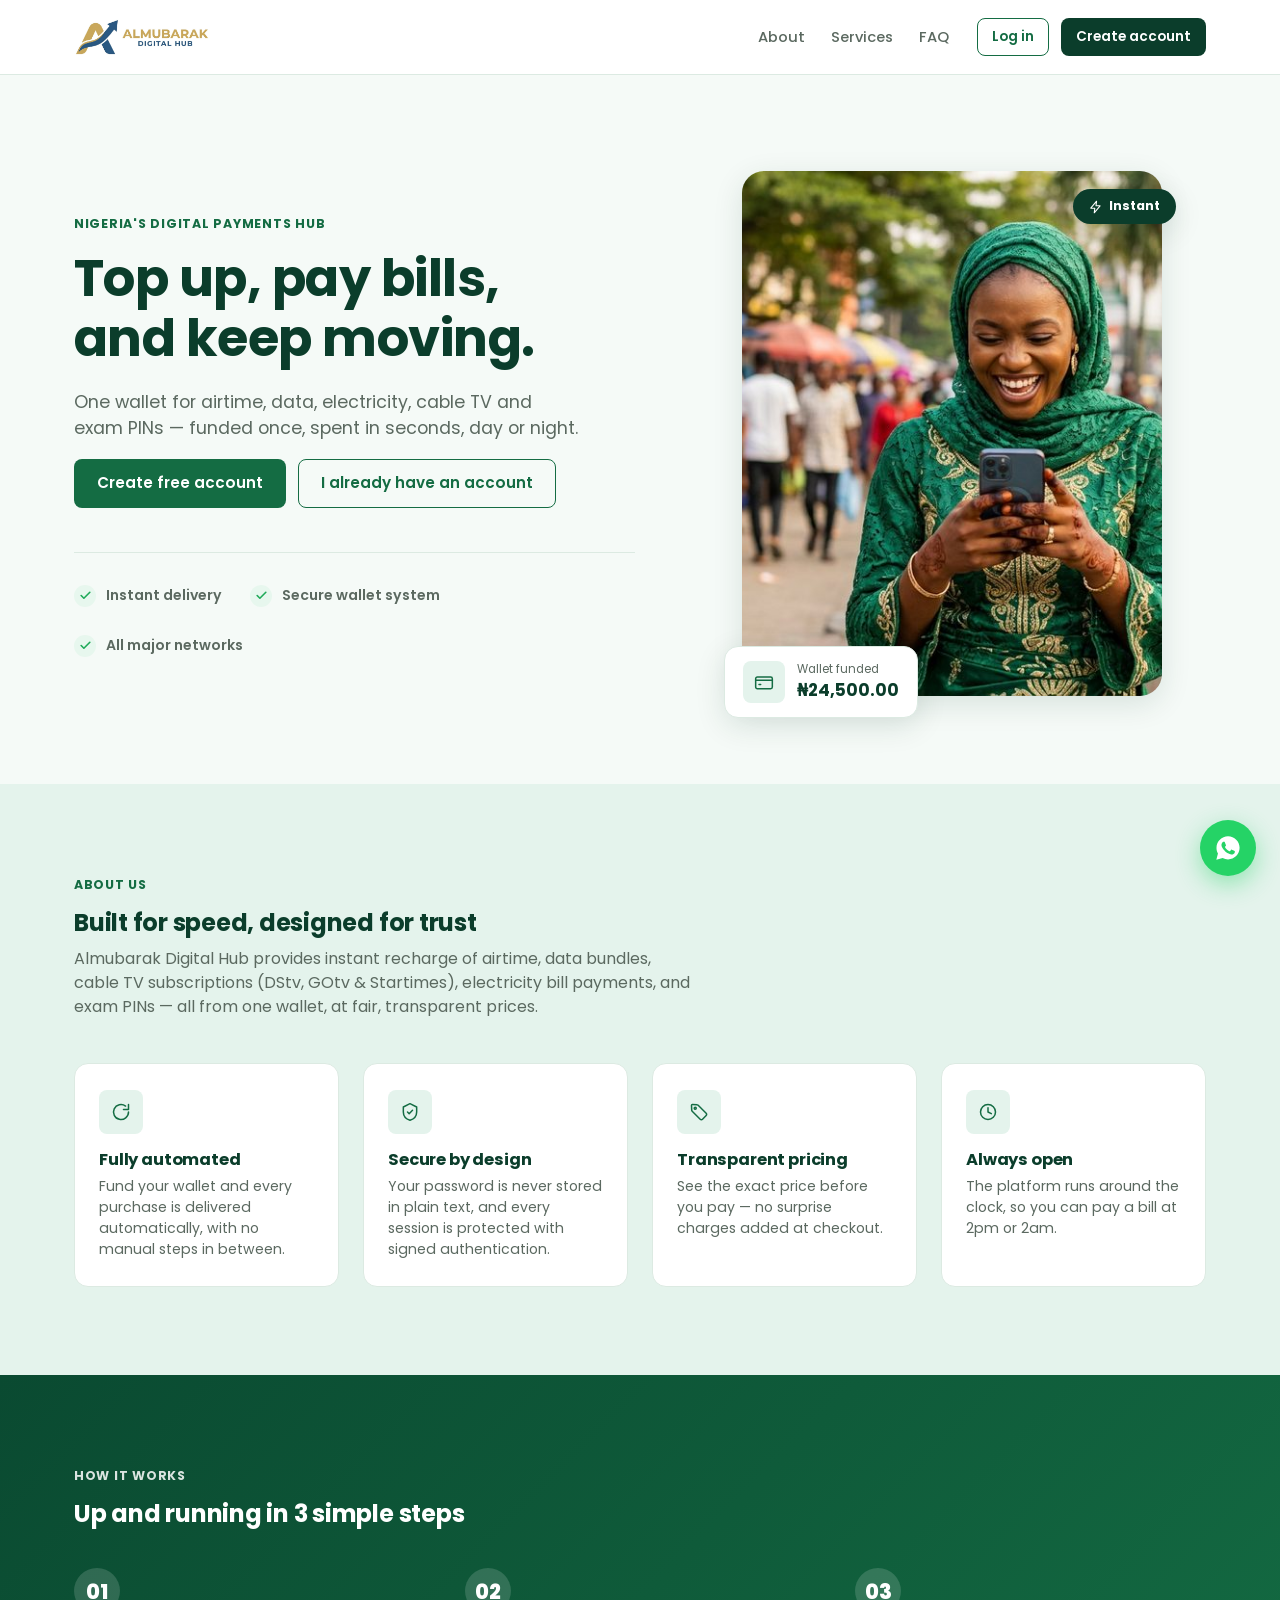
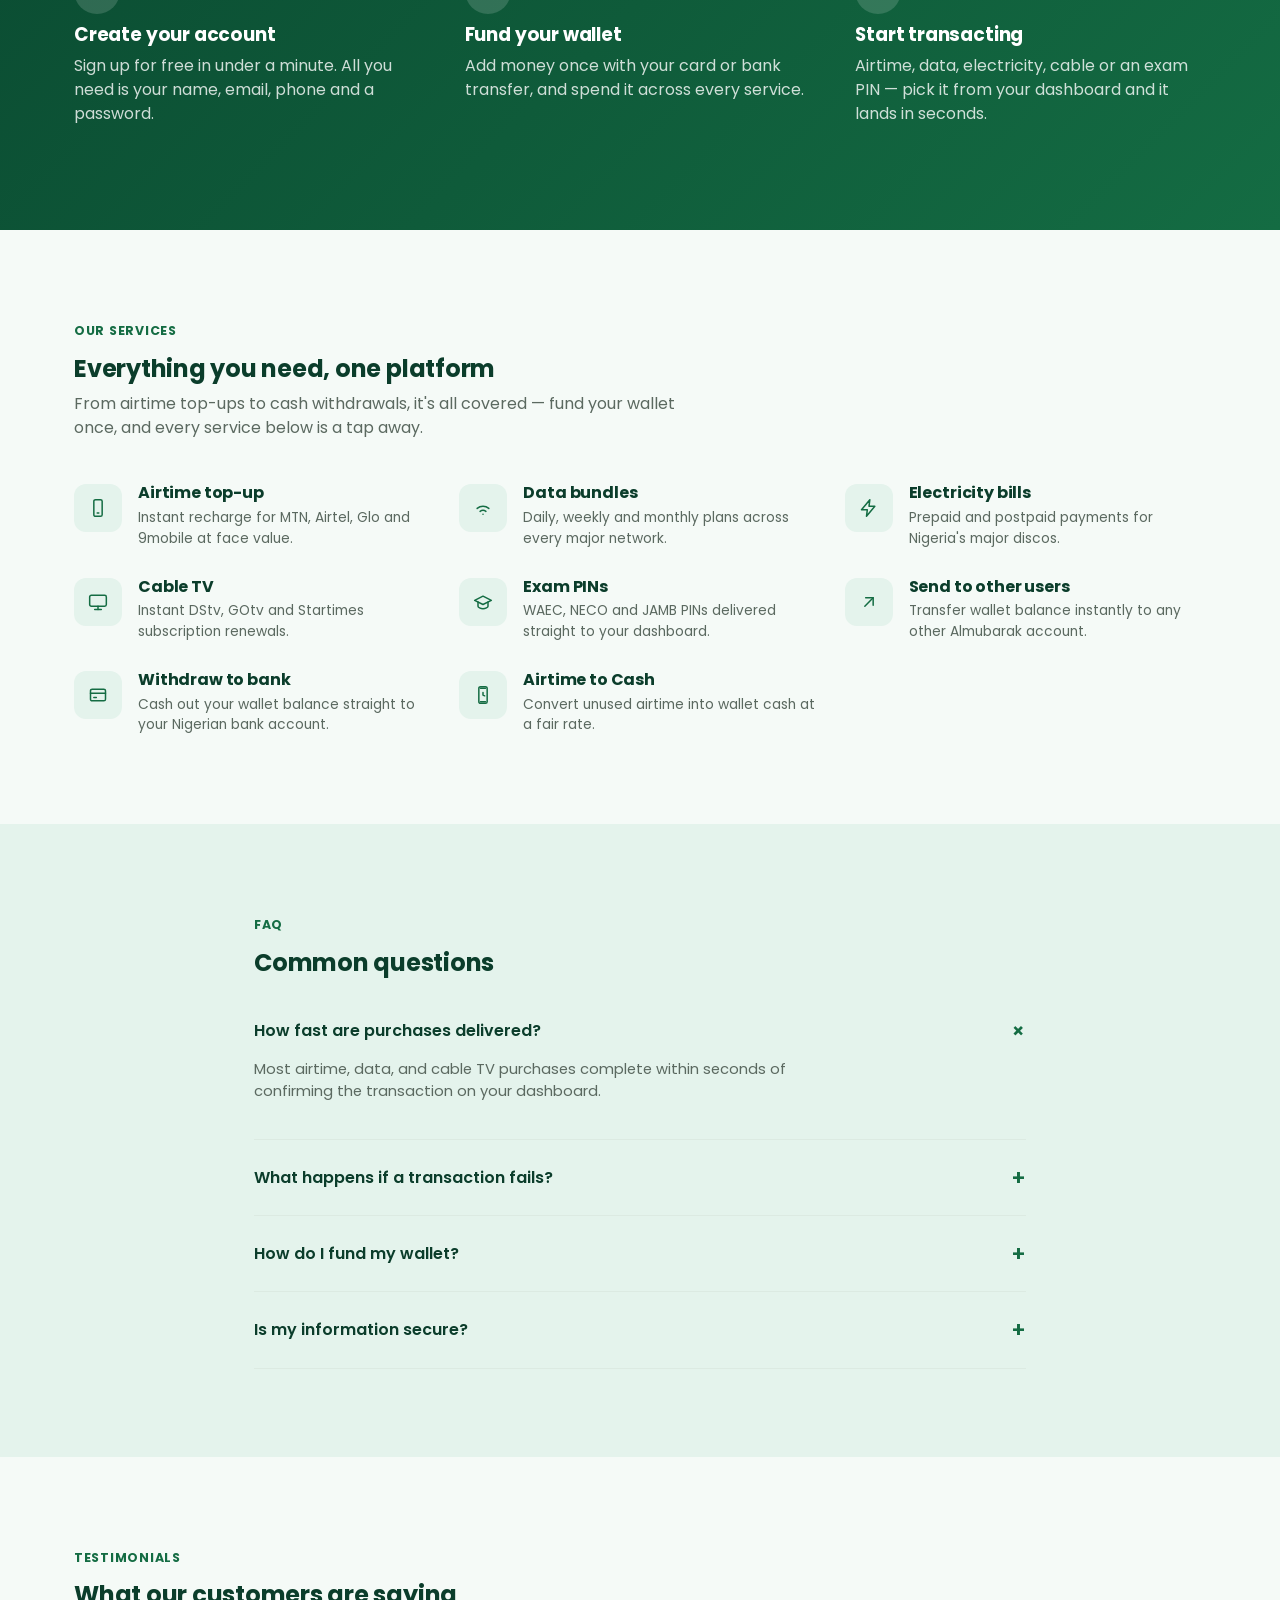
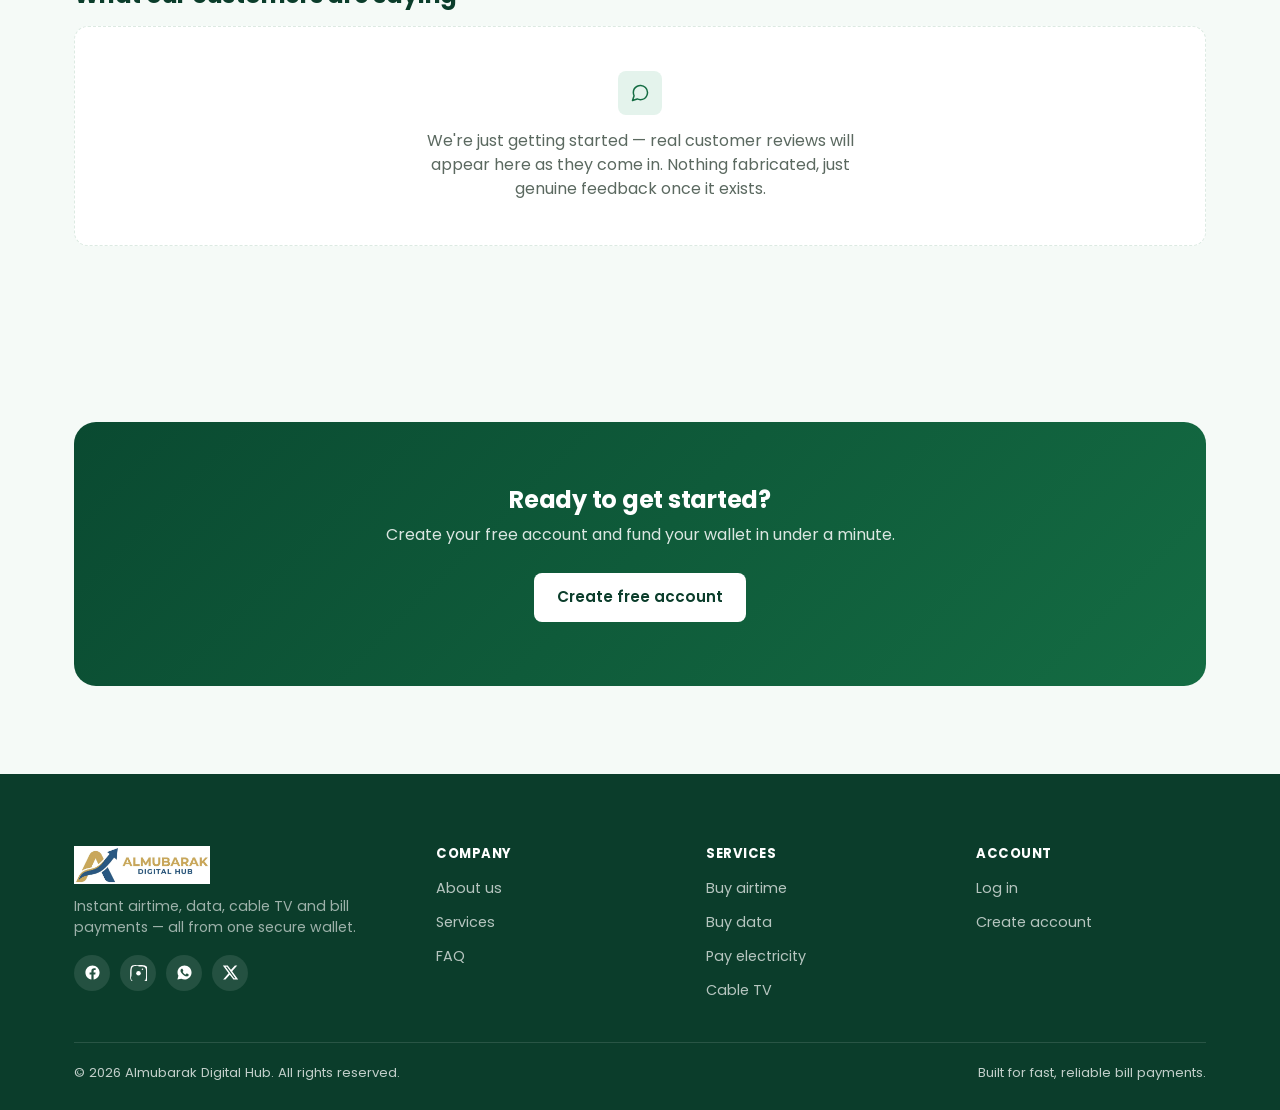
==== index.html @ b4184b0c "Add files via upload" ====
<!DOCTYPE html>
<html lang="en">
<head>
<meta charset="UTF-8" />
<meta name="viewport" content="width=device-width, initial-scale=1.0" />
<title>Almubarak Digital Hub — Airtime, Data, Bills & Cable TV, Instantly</title>
<meta name="description" content="Buy airtime, data, pay electricity and cable TV bills, and get exam PINs in seconds with Almubarak Digital Hub." />
<link rel="icon" type="image/png" href="assets/favicon.png" />
<link rel="preconnect" href="https://fonts.googleapis.com">
<link href="https://fonts.googleapis.com/css2?family=Poppins:wght@400;500;600;700;800&display=swap" rel="stylesheet">
<link rel="stylesheet" href="css/style.css" />
</head>
<body>

<header class="site-header">
  <div class="container">
    <a href="index.html" class="brand">
      <img class="header-logo" src="assets/logo-wide.png" alt="Almubarak Digital Hub logo" />
    </a>
    <nav class="nav-desktop">
      <div class="nav-links">
        <a href="index.html#about">About</a>
        <a href="index.html#services">Services</a>
        <a href="index.html#faq">FAQ</a>
      </div>
      <div class="nav-auth" id="nav-auth-guest">
        <a href="login.html" class="btn btn-ghost btn-sm">Log in</a>
        <a href="register.html" class="btn btn-primary btn-sm">Create account</a>
      </div>
      <div class="user-menu" id="nav-auth-user" style="display:none;">
        <button class="user-menu-trigger" id="user-menu-trigger">
          <span class="user-avatar-circle" id="user-avatar-initial">U</span>
          <svg class="icon" viewBox="0 0 24 24" style="width:14px;height:14px;"><polyline points="6 9 12 15 18 9"/></svg>
        </button>
        <div class="user-menu-dropdown" id="user-menu-dropdown">
          <a href="dashboard.html"><svg class="icon" viewBox="0 0 24 24"><rect x="3" y="3" width="7" height="9" rx="1"/><rect x="14" y="3" width="7" height="5" rx="1"/><rect x="14" y="12" width="7" height="9" rx="1"/><rect x="3" y="16" width="7" height="5" rx="1"/></svg>Dashboard</a>
          <button id="header-logout-btn"><svg class="icon" viewBox="0 0 24 24"><path d="M9 21H5a2 2 0 01-2-2V5a2 2 0 012-2h4"/><polyline points="16 17 21 12 16 7"/><line x1="21" y1="12" x2="9" y2="12"/></svg>Log out</button>
        </div>
      </div>
    </nav>
    <button class="hamburger-btn" id="hamburger-btn" aria-label="Open menu">
      <svg class="icon" viewBox="0 0 24 24" style="width:22px;height:22px;"><line x1="3" y1="6" x2="21" y2="6"/><line x1="3" y1="12" x2="21" y2="12"/><line x1="3" y1="18" x2="21" y2="18"/></svg>
    </button>
    <div class="mobile-menu-panel" id="mobile-menu-panel">
      <a href="index.html#about">About</a>
      <a href="index.html#services">Services</a>
      <a href="index.html#faq">FAQ</a>
      <div id="mobile-auth-guest" class="mobile-menu-ctas">
        <a href="login.html" class="btn btn-ghost">Log in</a>
        <a href="register.html" class="btn btn-primary">Create account</a>
      </div>
      <div id="mobile-auth-user" style="display:none;">
        <a href="dashboard.html"><svg class="icon" viewBox="0 0 24 24"><rect x="3" y="3" width="7" height="9" rx="1"/><rect x="14" y="3" width="7" height="5" rx="1"/><rect x="14" y="12" width="7" height="9" rx="1"/><rect x="3" y="16" width="7" height="5" rx="1"/></svg>Dashboard</a>
        <button id="mobile-logout-btn" style="border-bottom:none;"><svg class="icon" viewBox="0 0 24 24"><path d="M9 21H5a2 2 0 01-2-2V5a2 2 0 012-2h4"/><polyline points="16 17 21 12 16 7"/><line x1="21" y1="12" x2="9" y2="12"/></svg>Log out</button>
      </div>
    </div>
  </div>
</header>

<section class="hero">
  <div class="container">
    <div>
      <span class="eyebrow">Nigeria's Digital Payments Hub</span>
      <h1>Top up, pay bills, and keep moving.</h1>
      <p class="lede">One wallet for airtime, data, electricity, cable TV and exam PINs — funded once, spent in seconds, day or night.</p>
      <div class="hero-ctas">
        <a href="register.html" class="btn btn-accent">Create free account</a>
        <a href="login.html" class="btn btn-ghost">I already have an account</a>
      </div>
      <div class="trust-row">
        <div class="trust-item"><span class="check"><svg class="icon" viewBox="0 0 24 24"><polyline points="20 6 9 17 4 12"/></svg></span>Instant delivery</div>
        <div class="trust-item"><span class="check"><svg class="icon" viewBox="0 0 24 24"><polyline points="20 6 9 17 4 12"/></svg></span>Secure wallet system</div>
        <div class="trust-item"><span class="check"><svg class="icon" viewBox="0 0 24 24"><polyline points="20 6 9 17 4 12"/></svg></span>All major networks</div>
      </div>
    </div>
    <div class="hero-visual">
      <div class="hero-badge-top">
        <svg class="icon" viewBox="0 0 24 24" style="width:14px;height:14px;stroke:#fff;"><path d="M13 2 3 14h7l-1 8 10-12h-7l1-8z"/></svg>
        Instant
      </div>
      <img class="hero-photo" src="assets/hero-photo.jpg" alt="Smiling woman in traditional attire checking her phone at a busy street market" />
      <div class="hero-float-card">
        <div class="icon-chip">
          <svg class="icon" viewBox="0 0 24 24"><rect x="2" y="6" width="20" height="14" rx="2"/><path d="M2 10h20"/><path d="M6 15h2"/></svg>
        </div>
        <div>
          <div class="hero-float-label">Wallet funded</div>
          <div class="hero-float-amount">₦24,500.00</div>
        </div>
      </div>
    </div>
  </div>
</section>

<!-- ABOUT -->
<section class="section section-tint" id="about">
  <div class="container">
    <span class="eyebrow">About Us</span>
    <div class="section-head">
      <h2>Built for speed, designed for trust</h2>
      <p>Almubarak Digital Hub provides instant recharge of airtime, data bundles, cable TV subscriptions (DStv, GOtv &amp; Startimes), electricity bill payments, and exam PINs — all from one wallet, at fair, transparent prices.</p>
    </div>
    <div class="feature-grid">
      <div class="card feature-card">
        <div class="icon-chip"><svg class="icon" viewBox="0 0 24 24"><path d="M21 12a9 9 0 11-3.5-7.13"/><polyline points="21 3 21 9 15 9"/></svg></div>
        <h3>Fully automated</h3>
        <p>Fund your wallet and every purchase is delivered automatically, with no manual steps in between.</p>
      </div>
      <div class="card feature-card">
        <div class="icon-chip"><svg class="icon" viewBox="0 0 24 24"><path d="M12 2l8 4v6c0 5-3.5 8.5-8 10-4.5-1.5-8-5-8-10V6l8-4z"/><polyline points="9 12 11 14 15 10"/></svg></div>
        <h3>Secure by design</h3>
        <p>Your password is never stored in plain text, and every session is protected with signed authentication.</p>
      </div>
      <div class="card feature-card">
        <div class="icon-chip"><svg class="icon" viewBox="0 0 24 24"><path d="M20.59 13.41 11 3.83A2 2 0 009.59 3.24L4 3a1 1 0 00-1 1l.24 5.59a2 2 0 00.58 1.41l9.59 9.59a2 2 0 002.83 0l4.35-4.35a2 2 0 000-2.83z"/><circle cx="7.5" cy="7.5" r="1.2"/></svg></div>
        <h3>Transparent pricing</h3>
        <p>See the exact price before you pay — no surprise charges added at checkout.</p>
      </div>
      <div class="card feature-card">
        <div class="icon-chip"><svg class="icon" viewBox="0 0 24 24"><circle cx="12" cy="12" r="9"/><polyline points="12 7 12 12 16 14"/></svg></div>
        <h3>Always open</h3>
        <p>The platform runs around the clock, so you can pay a bill at 2pm or 2am.</p>
      </div>
    </div>
  </div>
</section>

<!-- HOW IT WORKS -->
<section class="section section-green" id="how-it-works">
  <div class="container">
    <span class="eyebrow">How It Works</span>
    <div class="section-head"><h2>Up and running in 3 simple steps</h2></div>
    <div class="steps">
      <div>
        <div class="step-num">01</div>
        <h3>Create your account</h3>
        <p>Sign up for free in under a minute. All you need is your name, email, phone and a password.</p>
      </div>
      <div>
        <div class="step-num">02</div>
        <h3>Fund your wallet</h3>
        <p>Add money once with your card or bank transfer, and spend it across every service.</p>
      </div>
      <div>
        <div class="step-num">03</div>
        <h3>Start transacting</h3>
        <p>Airtime, data, electricity, cable or an exam PIN — pick it from your dashboard and it lands in seconds.</p>
      </div>
    </div>
  </div>
</section>

<!-- SERVICES -->
<section class="section" id="services">
  <div class="container">
    <span class="eyebrow">Our Services</span>
    <div class="section-head">
      <h2>Everything you need, one platform</h2>
      <p>From airtime top-ups to cash withdrawals, it's all covered — fund your wallet once, and every service below is a tap away.</p>
    </div>
    <div class="service-grid">
      <div class="service-card">
        <div class="icon-chip"><svg class="icon" viewBox="0 0 24 24"><rect x="7" y="2" width="10" height="20" rx="2"/><line x1="11" y1="18" x2="13" y2="18"/></svg></div>
        <div><h3>Airtime top-up</h3><p>Instant recharge for MTN, Airtel, Glo and 9mobile at face value.</p></div>
      </div>
      <div class="service-card">
        <div class="icon-chip"><svg class="icon" viewBox="0 0 24 24"><path d="M5 12.5a11 11 0 0114 0"/><path d="M8.5 16a6 6 0 017 0"/><line x1="12" y1="19.5" x2="12" y2="19.51"/></svg></div>
        <div><h3>Data bundles</h3><p>Daily, weekly and monthly plans across every major network.</p></div>
      </div>
      <div class="service-card">
        <div class="icon-chip"><svg class="icon" viewBox="0 0 24 24"><path d="M13 2 3 14h7l-1 8 10-12h-7l1-8z"/></svg></div>
        <div><h3>Electricity bills</h3><p>Prepaid and postpaid payments for Nigeria's major discos.</p></div>
      </div>
      <div class="service-card">
        <div class="icon-chip"><svg class="icon" viewBox="0 0 24 24"><rect x="2" y="4" width="20" height="13" rx="2"/><line x1="8" y1="21" x2="16" y2="21"/><line x1="12" y1="17" x2="12" y2="21"/></svg></div>
        <div><h3>Cable TV</h3><p>Instant DStv, GOtv and Startimes subscription renewals.</p></div>
      </div>
      <div class="service-card">
        <div class="icon-chip"><svg class="icon" viewBox="0 0 24 24"><path d="M22 10 12 5 2 10l10 5 10-5z"/><path d="M6 12v5c0 1.5 3 3 6 3s6-1.5 6-3v-5"/></svg></div>
        <div><h3>Exam PINs</h3><p>WAEC, NECO and JAMB PINs delivered straight to your dashboard.</p></div>
      </div>
      <div class="service-card">
        <div class="icon-chip"><svg class="icon" viewBox="0 0 24 24"><line x1="17" y1="7" x2="7" y2="17"/><polyline points="8 7 17 7 17 16"/></svg></div>
        <div><h3>Send to other users</h3><p>Transfer wallet balance instantly to any other Almubarak account.</p></div>
      </div>
      <div class="service-card">
        <div class="icon-chip"><svg class="icon" viewBox="0 0 24 24"><rect x="3" y="5" width="18" height="14" rx="2"/><line x1="3" y1="10" x2="21" y2="10"/><line x1="7" y1="15" x2="10" y2="15"/></svg></div>
        <div><h3>Withdraw to bank</h3><p>Cash out your wallet balance straight to your Nigerian bank account.</p></div>
      </div>
      <div class="service-card">
        <div class="icon-chip"><svg class="icon" viewBox="0 0 24 24"><rect x="7" y="2" width="10" height="20" rx="2"/><path d="M9 20h6"/><path d="M9 4h6"/><path d="M12 9v3l2 1"/></svg></div>
        <div><h3>Airtime to Cash</h3><p>Convert unused airtime into wallet cash at a fair rate.</p></div>
      </div>
    </div>
  </div>
</section>

<!-- FAQ -->
<section class="section section-tint" id="faq">
  <div class="container" style="max-width:820px;">
    <span class="eyebrow">FAQ</span>
    <div class="section-head"><h2>Common questions</h2></div>
    <details class="faq-item" open>
      <summary>How fast are purchases delivered?</summary>
      <p>Most airtime, data, and cable TV purchases complete within seconds of confirming the transaction on your dashboard.</p>
    </details>
    <details class="faq-item">
      <summary>What happens if a transaction fails?</summary>
      <p>If a purchase fails at any point, your wallet is automatically refunded — you're never charged for a failed delivery.</p>
    </details>
    <details class="faq-item">
      <summary>How do I fund my wallet?</summary>
      <p>From your dashboard, go to "Fund wallet", enter an amount, and complete payment via your preferred channel.</p>
    </details>
    <details class="faq-item">
      <summary>Is my information secure?</summary>
      <p>Passwords are encrypted, and every request to your account is authenticated — your details are never shared with third parties.</p>
    </details>
  </div>
</section>

<!-- TESTIMONIALS PLACEHOLDER -->
<section class="section" id="testimonials">
  <div class="container">
    <span class="eyebrow">Testimonials</span>
    <div class="section-head"><h2>What our customers are saying</h2></div>
    <div class="testimonial-placeholder">
      <div class="icon-chip" style="margin:0 auto 14px;"><svg class="icon" viewBox="0 0 24 24"><path d="M21 11.5a8.38 8.38 0 01-.9 3.8 8.5 8.5 0 01-7.6 4.7 8.38 8.38 0 01-3.8-.9L3 21l1.9-5.7a8.38 8.38 0 01-.9-3.8 8.5 8.5 0 014.7-7.6 8.38 8.38 0 013.8-.9h.5a8.48 8.48 0 018 8v.5z"/></svg></div>
      <p style="margin:0 auto; max-width:46ch;">We're just getting started — real customer reviews will appear here as they come in. Nothing fabricated, just genuine feedback once it exists.</p>
    </div>
  </div>
</section>

<!-- CTA -->
<section class="section">
  <div class="container">
    <div class="cta-band">
      <h2>Ready to get started?</h2>
      <p>Create your free account and fund your wallet in under a minute.</p>
      <div class="hero-ctas">
        <a href="register.html" class="btn btn-accent">Create free account</a>
      </div>
    </div>
  </div>
</section>

<footer class="site-footer-big">
  <div class="container">
    <div class="footer-grid">
      <div>
        <a href="index.html" class="brand">
          <img class="header-logo" src="assets/logo-wide.png" alt="Almubarak Digital Hub logo" />
        </a>
        <p>Instant airtime, data, cable TV and bill payments — all from one secure wallet.</p>
        <div class="social-links">
          <a href="https://facebook.com/almubaraktech" target="_blank" rel="noopener" aria-label="Facebook">
            <svg viewBox="0 0 24 24" fill="currentColor"><path d="M22 12.06C22 6.5 17.52 2 12 2S2 6.5 2 12.06c0 5.02 3.66 9.18 8.44 9.94v-7.03H7.9v-2.91h2.54V9.85c0-2.51 1.49-3.9 3.77-3.9 1.09 0 2.24.2 2.24.2v2.46h-1.26c-1.24 0-1.63.77-1.63 1.56v1.88h2.78l-.44 2.91h-2.34V22c4.78-.76 8.44-4.92 8.44-9.94z"/></svg>
          </a>
          <a href="https://instagram.com/almubaraktech" target="_blank" rel="noopener" aria-label="Instagram">
            <svg viewBox="0 0 24 24" fill="currentColor"><path d="M12 2.2c3.2 0 3.58.01 4.85.07 1.17.05 1.97.24 2.43.4a4.9 4.9 0 011.77 1.15 4.9 4.9 0 011.15 1.77c.16.46.35 1.26.4 2.43.06 1.27.07 1.65.07 4.85s-.01 3.58-.07 4.85c-.05 1.17-.24 1.97-.4 2.43a4.9 4.9 0 01-1.15 1.77 4.9 4.9 0 01-1.77 1.15c-.46.16-1.26.35-2.43.4-1.27.06-1.65.07-4.85.07s-3.58-.01-4.85-.07c-1.17-.05-1.97-.24-2.43-.4a4.9 4.9 0 01-1.77-1.15 4.9 4.9 0 01-1.15-1.77c-.16-.46-.35-1.26-.4-2.43C2.21 15.58 2.2 15.2 2.2 12s.01-3.58.07-4.85c.05-1.17.24-1.97.4-2.43a4.9 4.9 0 011.15-1.77A4.9 4.9 0 015.59 1.8c.46-.16 1.26-.35 2.43-.4C9.29 1.34 9.67 1.33 12 1.33zM12 0C8.74 0 8.33.01 7.05.07c-1.28.06-2.15.26-2.91.56a7.1 7.1 0 00-2.58 1.68A7.1 7.1 0 00.88 4.89c-.3.76-.5 1.63-.56 2.91C.26 9.08.25 9.49.25 12.75s.01 3.67.07 4.95c.06 1.28.26 2.15.56 2.91a7.1 7.1 0 001.68 2.58 7.1 7.1 0 002.58 1.68c.76.3 1.63.5 2.91.56 1.28.06 1.69.07 4.95.07s3.67-.01 4.95-.07c1.28-.06 2.15-.26 2.91-.56a7.1 7.1 0 002.58-1.68 7.1 7.1 0 001.68-2.58c.3-.76.5-1.63.56-2.91.06-1.28.07-1.69.07-4.95s-.01-3.67-.07-4.95c-.06-1.28-.26-2.15-.56-2.91a7.1 7.1 0 00-1.68-2.58A7.1 7.1 0 0019.86.63c-.76-.3-1.63-.5-2.91-.56C15.67.01 15.26 0 12 0z" transform="translate(0 1.25)"/><circle cx="12" cy="13" r="3.2"/><circle cx="17.6" cy="7.4" r="1.1"/></svg>
          </a>
          <a href="https://whatsapp.com/dl/" target="_blank" rel="noopener" aria-label="WhatsApp">
            <svg viewBox="0 0 24 24" fill="currentColor"><path d="M12.04 2C6.58 2 2.13 6.45 2.13 11.91c0 1.75.46 3.39 1.26 4.81L2 22l5.42-1.35a9.87 9.87 0 004.62 1.15h.01c5.46 0 9.9-4.45 9.9-9.91C21.95 6.45 17.5 2 12.04 2zm5.8 14.11c-.24.68-1.4 1.3-1.93 1.37-.5.07-1.12.1-1.8-.11-.42-.13-.95-.3-1.64-.6-2.88-1.24-4.76-4.15-4.9-4.34-.15-.19-1.17-1.56-1.17-2.98 0-1.42.74-2.11 1-2.4.26-.29.57-.36.76-.36.19 0 .38 0 .55.01.18.01.41-.07.64.49.24.58.81 2 .88 2.15.07.15.11.32.02.51-.09.19-.14.31-.27.48-.14.17-.29.38-.41.51-.14.14-.28.29-.12.57.16.28.72 1.19 1.55 1.93 1.06.95 1.96 1.24 2.24 1.38.28.14.44.12.6-.07.16-.19.7-.82.89-1.1.19-.28.37-.23.63-.14.26.09 1.66.79 1.94.93.28.14.47.21.53.33.07.12.07.68-.17 1.36z"/></svg>
          </a>
          <a href="https://x.com/almubaraktech" target="_blank" rel="noopener" aria-label="X">
            <svg viewBox="0 0 24 24" fill="currentColor"><path d="M18.24 2h3.3l-7.2 8.23L22.8 22h-6.64l-5.2-6.8L4.9 22H1.6l7.7-8.8L1.2 2h6.8l4.7 6.22L18.24 2zm-1.16 18h1.83L7.02 3.9H5.06L17.08 20z"/></svg>
          </a>
        </div>
      </div>
      <div>
        <h4>Company</h4>
        <ul>
          <li><a href="index.html#about">About us</a></li>
          <li><a href="index.html#services">Services</a></li>
          <li><a href="index.html#faq">FAQ</a></li>
        </ul>
      </div>
      <div>
        <h4>Services</h4>
        <ul>
          <li><a href="register.html">Buy airtime</a></li>
          <li><a href="register.html">Buy data</a></li>
          <li><a href="register.html">Pay electricity</a></li>
          <li><a href="register.html">Cable TV</a></li>
        </ul>
      </div>
      <div>
        <h4>Account</h4>
        <ul>
          <li><a href="login.html">Log in</a></li>
          <li><a href="register.html">Create account</a></li>
        </ul>
      </div>
    </div>
    <div class="footer-bottom">
      <span>© <span id="year"></span> Almubarak Digital Hub. All rights reserved.</span>
      <span>Built for fast, reliable bill payments.</span>
    </div>
  </div>
</footer>

<script src="js/config.js"></script>
<script src="js/api.js"></script>
<script>
  document.getElementById('year').textContent = new Date().getFullYear();

  // ---- Auth-aware header ----
  const user = Api.currentUser();
  if (Api.isLoggedIn() && user) {
    const initial = (user.fullName || 'U').trim().charAt(0).toUpperCase();
    document.getElementById('nav-auth-guest').style.display = 'none';
    document.getElementById('nav-auth-user').style.display = 'flex';
    document.getElementById('user-avatar-initial').textContent = initial;
    document.getElementById('mobile-auth-guest').style.display = 'none';
    document.getElementById('mobile-auth-user').style.display = 'block';
  }

  function doLogout() {
    showLoader();
    Api.clearSession();
    location.href = 'index.html';
  }
  document.getElementById('header-logout-btn').addEventListener('click', doLogout);
  document.getElementById('mobile-logout-btn').addEventListener('click', doLogout);

  // ---- User dropdown ----
  const userTrigger = document.getElementById('user-menu-trigger');
  const userDropdown = document.getElementById('user-menu-dropdown');
  userTrigger.addEventListener('click', (e) => {
    e.stopPropagation();
    userDropdown.classList.toggle('open');
  });
  document.addEventListener('click', () => userDropdown.classList.remove('open'));

  // ---- Mobile hamburger menu ----
  const hamburgerBtn = document.getElementById('hamburger-btn');
  const mobileMenu = document.getElementById('mobile-menu-panel');
  hamburgerBtn.addEventListener('click', () => {
    mobileMenu.classList.toggle('open');
  });
</script>
<a href="https://wa.me/2349045852890?text=Hi%2C%20I%20need%20help%20with%20my%20Almubarak%20Digital%20Hub%20account" target="_blank" rel="noopener" class="whatsapp-float-btn" aria-label="Chat with us on WhatsApp">
  <svg viewBox="0 0 24 24" fill="currentColor"><path d="M12.04 2C6.58 2 2.13 6.45 2.13 11.91c0 1.75.46 3.39 1.26 4.81L2 22l5.42-1.35a9.87 9.87 0 004.62 1.15h.01c5.46 0 9.9-4.45 9.9-9.91C21.95 6.45 17.5 2 12.04 2zm5.8 14.11c-.24.68-1.4 1.3-1.93 1.37-.5.07-1.12.1-1.8-.11-.42-.13-.95-.3-1.64-.6-2.88-1.24-4.76-4.15-4.9-4.34-.15-.19-1.17-1.56-1.17-2.98 0-1.42.74-2.11 1-2.4.26-.29.57-.36.76-.36.19 0 .38 0 .55.01.18.01.41-.07.64.49.24.58.81 2 .88 2.15.07.15.11.32.02.51-.09.19-.14.31-.27.48-.14.17-.29.38-.41.51-.14.14-.28.29-.12.57.16.28.72 1.19 1.55 1.93 1.06.95 1.96 1.24 2.24 1.38.28.14.44.12.6-.07.16-.19.7-.82.89-1.1.19-.28.37-.23.63-.14.26.09 1.66.79 1.94.93.28.14.47.21.53.33.07.12.07.68-.17 1.36z"/></svg>
</a>
</body>
</html>
---- css/style.css ----
/* ============================================================
   Almubarak Digital Hub — design tokens
   Palette: dark green + white, with a restrained gold echo
   from the logo used only for the tiniest highlight details.
   Type: Poppins throughout (bold for display, regular for body).
   ============================================================ */

:root {
  --ink: #0B3D2B;           /* deep green — headings, dark panels */
  --brand: #146C43;         /* primary green — buttons, links, icons */
  --brand-deep: #0A4A31;    /* darker green — hover states, gradients */
  --brand-tint: #E4F3EC;    /* pale green — icon chip backgrounds */
  --paper: #F5FAF7;         /* app background, faint green cast */
  --paper-raised: #FFFFFF;  /* cards, inputs */
  --line: #DCEAE2;
  --text: #142720;
  --text-muted: #5B6960;
  --accent: #146C43;        /* alias so accent-styled elements read as brand green */
  --accent-deep: #0A4A31;
  --accent-ink: #FFFFFF;
  --success: #1FAA59;
  --success-bg: #E7F7EE;
  --danger: #E5484D;
  --danger-bg: #FDEBEC;
  --radius-sm: 8px;
  --radius-md: 14px;
  --radius-lg: 22px;
  --shadow: 0 8px 30px rgba(11, 61, 43, 0.12);
  --font-display: 'Poppins', 'Segoe UI', sans-serif;
  --font-body: 'Poppins', 'Segoe UI', sans-serif;
}

* { box-sizing: border-box; }

html, body {
  margin: 0;
  padding: 0;
  background: var(--paper);
  color: var(--text);
  font-family: var(--font-body);
  line-height: 1.5;
  -webkit-font-smoothing: antialiased;
}

h1, h2, h3, h4, .display {
  font-family: var(--font-display);
  font-weight: 700;
  color: var(--ink);
  margin: 0 0 0.4em 0;
  line-height: 1.18;
  letter-spacing: -0.01em;
}

p { margin: 0 0 1em 0; color: var(--text-muted); max-width: 62ch; }

a { color: inherit; }

button, input, select { font-family: inherit; font-size: inherit; }

img, svg { display: block; max-width: 100%; }

.icon { width: 20px; height: 20px; stroke: currentColor; fill: none; stroke-width: 1.8; stroke-linecap: round; stroke-linejoin: round; flex-shrink: 0; }

:focus-visible {
  outline: 2px solid var(--ink);
  outline-offset: 2px;
}

.container {
  width: 100%;
  max-width: 1180px;
  margin: 0 auto;
  padding: 0 24px;
}

/* ---- Buttons ---- */
.btn {
  display: inline-flex;
  align-items: center;
  justify-content: center;
  gap: 8px;
  padding: 12px 22px;
  border-radius: var(--radius-sm);
  border: 1px solid transparent;
  font-weight: 600;
  font-size: 0.95rem;
  cursor: pointer;
  text-decoration: none;
  transition: transform 0.12s ease, box-shadow 0.12s ease;
}
.btn:active { transform: translateY(1px); }

.btn-primary { background: var(--ink); color: #fff; }
.btn-primary:hover { box-shadow: 0 6px 18px rgba(11, 61, 43, 0.3); }

.btn-accent { background: var(--brand); color: #fff; }
.btn-accent:hover { box-shadow: 0 6px 18px rgba(20, 108, 67, 0.35); }

.btn-ghost { background: transparent; color: var(--brand); border-color: var(--brand); }
.btn-ghost:hover { background: var(--brand-tint); }

.btn-danger { background: var(--danger-bg); color: var(--danger); }

.btn-block { width: 100%; }
.btn-sm { padding: 8px 14px; font-size: 0.85rem; }
.btn:disabled { opacity: 0.55; cursor: not-allowed; }

/* ---- Forms ---- */
.field { margin-bottom: 18px; }
.field label {
  display: block;
  font-size: 0.85rem;
  font-weight: 600;
  color: var(--ink);
  margin-bottom: 6px;
}
.field input,
.field select {
  width: 100%;
  padding: 12px 14px;
  border-radius: var(--radius-sm);
  border: 1px solid var(--line);
  background: var(--paper-raised);
  color: var(--text);
}
.field input:focus, .field select:focus { border-color: var(--brand); }
.field-hint { font-size: 0.78rem; color: var(--text-muted); margin-top: 4px; }

/* ---- Cards ---- */
.card {
  background: var(--paper-raised);
  border-radius: var(--radius-md);
  border: 1px solid var(--line);
  padding: 24px;
}

.badge {
  display: inline-block;
  padding: 3px 10px;
  border-radius: 999px;
  font-size: 0.72rem;
  font-weight: 700;
  letter-spacing: 0.02em;
}
.badge-success { background: var(--success-bg); color: var(--success); }
.badge-danger { background: var(--danger-bg); color: var(--danger); }
.badge-neutral { background: #EDF3F0; color: var(--text-muted); }

.toast {
  position: fixed;
  bottom: 24px;
  right: 24px;
  z-index: 200;
  background: var(--ink);
  color: #fff;
  padding: 14px 20px;
  border-radius: var(--radius-sm);
  box-shadow: var(--shadow);
  max-width: 320px;
  font-size: 0.9rem;
}
.toast.error { background: var(--danger); }
.toast.success { background: var(--success); }

/* ---- Reusable icon chip ---- */
.icon-chip {
  display: flex; align-items: center; justify-content: center;
  border-radius: var(--radius-sm);
  background: var(--brand-tint);
  color: var(--brand);
  flex-shrink: 0;
}

/* ============================================================
   Marketing site (index.html)
   ============================================================ */
.site-header {
  padding: 18px 0;
  border-bottom: 1px solid var(--line);
  background: var(--paper-raised);
  position: sticky;
  top: 0;
  z-index: 50;
}
.site-header .container { display: flex; align-items: center; justify-content: space-between; gap: 20px; position: relative; }
.brand { display: flex; align-items: center; gap: 10px; font-family: var(--font-display); font-weight: 700; font-size: 1.15rem; color: var(--ink); text-decoration: none; flex-shrink: 0; }
.brand-mark { width: 34px; height: 34px; border-radius: 9px; object-fit: cover; flex-shrink: 0; }
.brand-mark-full { display: none; height: 34px; width: auto; border-radius: 6px; object-fit: contain; flex-shrink: 0; }
.header-logo { height: 38px; width: auto; object-fit: contain; display: block; }

@media (max-width: 640px) {
  .brand-text { display: none; }
  .brand-mark { display: none; }
  .brand-mark-full { display: block; }
  .header-logo { height: 30px; }
}

.nav-desktop { display: flex; align-items: center; gap: 28px; }
.nav-links { display: flex; align-items: center; gap: 26px; }
.nav-links a { text-decoration: none; color: var(--text-muted); font-weight: 500; font-size: 0.92rem; }
.nav-links a:hover { color: var(--ink); }
.nav-auth { display: flex; align-items: center; gap: 12px; }

.hamburger-btn {
  display: none;
  background: none; border: none; cursor: pointer;
  width: 40px; height: 40px; border-radius: var(--radius-sm);
  align-items: center; justify-content: center;
  color: var(--ink); flex-shrink: 0;
}
.hamburger-btn:hover { background: var(--brand-tint); }

.user-menu { position: relative; }
.user-menu-trigger {
  display: flex; align-items: center; gap: 6px;
  background: var(--brand-tint); border: none; cursor: pointer;
  padding: 6px 10px 6px 6px; border-radius: 999px;
}
.user-avatar-circle {
  width: 30px; height: 30px; border-radius: 50%;
  background: var(--brand); color: #fff;
  display: flex; align-items: center; justify-content: center;
  font-weight: 700; font-size: 0.85rem; flex-shrink: 0;
}
.user-menu-dropdown {
  position: absolute; right: 0; top: calc(100% + 10px);
  background: var(--paper-raised); border: 1px solid var(--line);
  border-radius: var(--radius-md); box-shadow: var(--shadow);
  min-width: 180px; padding: 8px; display: none; z-index: 60;
}
.user-menu-dropdown.open { display: block; }
.user-menu-dropdown a, .user-menu-dropdown button {
  display: flex; align-items: center; gap: 10px; width: 100%;
  padding: 10px 12px; border-radius: var(--radius-sm);
  background: none; border: none; text-align: left; cursor: pointer;
  font-size: 0.9rem; color: var(--text); text-decoration: none;
}
.user-menu-dropdown a:hover, .user-menu-dropdown button:hover { background: var(--brand-tint); }

.mobile-menu-panel {
  display: none;
  position: absolute; left: 0; right: 0; top: 100%;
  background: var(--paper-raised); border-bottom: 1px solid var(--line);
  box-shadow: var(--shadow); padding: 12px 24px 20px;
}
.mobile-menu-panel.open { display: block; }
.mobile-menu-panel a, .mobile-menu-panel button {
  display: flex; align-items: center; gap: 10px; width: 100%;
  padding: 13px 4px; border-bottom: 1px solid var(--line);
  background: none; border-left: none; border-right: none; border-top: none;
  text-align: left; font-size: 0.96rem; color: var(--text); text-decoration: none; cursor: pointer;
}
.mobile-menu-panel .mobile-menu-ctas { display: flex; gap: 10px; padding-top: 14px; }
.mobile-menu-panel .mobile-menu-ctas .btn { flex: 1; }

@media (max-width: 860px) {
  .nav-desktop { display: none; }
  .hamburger-btn { display: flex; }
}

.hero {
  padding: 96px 0 88px;
  background: var(--paper);
}
.hero .container {
  display: grid;
  grid-template-columns: 1.05fr 0.95fr;
  gap: 64px;
  align-items: center;
}
.hero h1 { font-size: clamp(2.2rem, 4vw, 3.4rem); max-width: 14ch; }
.hero .lede { font-size: 1.1rem; max-width: 46ch; }
.hero-ctas { display: flex; gap: 12px; margin-top: 8px; flex-wrap: wrap; }

.hero-visual { position: relative; max-width: 420px; margin: 0 auto; }
.hero-photo {
  width: 100%;
  aspect-ratio: 4 / 5;
  object-fit: cover;
  border-radius: var(--radius-lg);
  box-shadow: var(--shadow);
}
.hero-float-card {
  position: absolute;
  left: -18px;
  bottom: -22px;
  background: var(--paper-raised);
  border: 1px solid var(--line);
  border-radius: var(--radius-md);
  box-shadow: var(--shadow);
  padding: 14px 18px;
  display: flex;
  align-items: center;
  gap: 12px;
  max-width: 230px;
}
.hero-float-card .icon-chip { width: 42px; height: 42px; }
.hero-float-label { font-size: 0.72rem; color: var(--text-muted); }
.hero-float-amount { font-family: var(--font-display); font-weight: 700; color: var(--ink); font-size: 1.05rem; }

.hero-badge-top {
  position: absolute;
  top: 18px;
  right: -14px;
  background: var(--ink);
  color: #fff;
  border-radius: 999px;
  padding: 8px 16px;
  font-size: 0.78rem;
  font-weight: 700;
  display: flex;
  align-items: center;
  gap: 6px;
  box-shadow: var(--shadow);
}

.trust-row {
  display: flex; flex-wrap: wrap; gap: 28px; margin-top: 44px; padding-top: 32px; border-top: 1px solid var(--line);
}
.trust-item { display: flex; align-items: center; gap: 10px; font-size: 0.88rem; color: var(--text-muted); font-weight: 600; }
.trust-item .check {
  width: 22px; height: 22px; border-radius: 50%; background: var(--success-bg); color: var(--success);
  display: flex; align-items: center; justify-content: center; flex-shrink: 0;
}
.trust-item .check .icon { width: 13px; height: 13px; stroke-width: 3; }

.steps { display: grid; grid-template-columns: repeat(3, 1fr); gap: 40px; margin-top: 40px; }
.step-num { font-family: var(--font-display); font-size: 2rem; font-weight: 800; color: var(--brand); margin-bottom: 10px; }

@media (max-width: 860px) {
  .hero .container { grid-template-columns: 1fr; }
  .hero-visual { order: -1; margin-bottom: 12px; }
  .steps { grid-template-columns: 1fr; gap: 32px; }
}

/* ============================================================
   Auth pages (login/register)
   ============================================================ */
.auth-topbar {
  display: flex; align-items: center; justify-content: space-between;
  padding: 16px 24px; border-bottom: 1px solid var(--line); background: var(--paper-raised);
}
.home-float-btn {
  position: fixed; top: 20px; right: 20px; z-index: 200;
  width: 44px; height: 44px; border-radius: 50%;
  background: var(--paper-raised); border: 1px solid var(--line);
  display: flex; align-items: center; justify-content: center;
  color: var(--ink); box-shadow: var(--shadow); text-decoration: none;
}
.home-float-btn:hover { background: var(--brand-tint); border-color: var(--brand); }
.auth-shell {
  min-height: 100vh;
  display: grid;
  grid-template-columns: 1fr 1fr;
}
.auth-visual {
  position: relative;
  background-image: linear-gradient(160deg, rgba(10,46,34,0.92), rgba(11,61,43,0.88)), var(--auth-bg-image);
  background-size: cover;
  background-position: center;
  color: #fff;
  padding: 48px;
  display: flex;
  flex-direction: column;
  justify-content: space-between;
}
.auth-visual .quote { font-family: var(--font-display); font-weight: 600; font-size: 1.5rem; max-width: 22ch; }
.auth-visual .brand-mark { background: #fff; padding: 3px; }
.auth-visual .header-logo { background: #fff; padding: 8px 14px; border-radius: var(--radius-sm); height: 34px; }
.auth-form-side { display: flex; align-items: center; justify-content: center; padding: 24px; background: var(--paper-raised); }
.auth-box { width: 100%; max-width: 400px; }
.auth-box .switch-link { text-align: center; margin-top: 16px; font-size: 0.9rem; color: var(--text-muted); }

@media (max-width: 780px) {
  .auth-shell { grid-template-columns: 1fr; }
  .auth-visual { display: none; }
}

/* ============================================================
   App shell (dashboard.html / admin.html)
   ============================================================ */
.app-shell { display: flex; min-height: 100vh; }

.sidebar {
  width: 232px;
  background: var(--paper-raised);
  color: var(--ink);
  padding: 22px 16px;
  display: flex;
  flex-direction: column;
  gap: 4px;
  flex-shrink: 0;
  border-right: 1px solid var(--line);
}
.sidebar .brand { color: var(--ink); padding: 0 8px; margin-bottom: 20px; }

.sidebar-profile {
  display: flex; align-items: center; gap: 12px;
  padding: 12px 10px; margin-bottom: 14px;
  border-radius: var(--radius-md);
  background: var(--brand-tint);
}
.sidebar-profile .user-avatar-circle { width: 42px; height: 42px; font-size: 1.05rem; }
.sidebar-profile-text { min-width: 0; }
.sidebar-profile-name { font-weight: 700; color: var(--ink); font-size: 0.9rem; white-space: nowrap; overflow: hidden; text-overflow: ellipsis; }
.sidebar-profile-balance { font-family: var(--font-display); font-weight: 700; color: var(--brand); font-size: 0.85rem; margin-top: 2px; }
.nav-item {
  display: flex; align-items: center; gap: 10px;
  padding: 11px 12px; border-radius: var(--radius-sm);
  color: var(--text-muted); text-decoration: none; cursor: pointer;
  font-size: 0.92rem; font-weight: 500; border: none; background: none; width: 100%; text-align: left;
}
.nav-item .icon { width: 18px; height: 18px; }
.nav-item:hover { background: var(--brand-tint); color: var(--ink); }
.nav-item.active { background: var(--brand); color: #fff; font-weight: 700; }
.sidebar-footer { margin-top: auto; border-top: 1px solid var(--line); padding-top: 10px; }

.main-area { flex: 1; min-width: 0; }
.topbar {
  display: flex; align-items: center; justify-content: space-between;
  padding: 18px 32px; border-bottom: 1px solid var(--line); background: var(--paper-raised);
}
.wallet-pill {
  background: var(--brand-tint); border: 1px solid var(--line); border-radius: 999px;
  padding: 8px 16px; display: flex; align-items: center; gap: 10px; font-weight: 700; font-family: var(--font-display); color: var(--ink);
}
.wallet-pill .label { font-family: var(--font-body); font-weight: 500; font-size: 0.75rem; color: var(--text-muted); }

.topbar-profile { display: flex; align-items: center; gap: 12px; }
.topbar-profile .user-avatar-circle { width: 40px; height: 40px; font-size: 1rem; }
.topbar-profile-text { text-align: right; }
.topbar-profile-name { font-weight: 700; color: var(--ink); font-size: 0.88rem; }
.topbar-profile-balance { font-family: var(--font-display); font-weight: 700; color: var(--brand); font-size: 0.95rem; margin-top: 2px; }

.view-body { padding: 28px 32px; max-width: 980px; }
.view { display: none; }
.view.active { display: block; }

.grid-tiles { display: grid; grid-template-columns: repeat(auto-fill, minmax(150px, 1fr)); gap: 14px; margin: 20px 0 30px; }
.tile-btn {
  background: var(--paper-raised); border: 1px solid var(--line); border-radius: var(--radius-md);
  padding: 20px 14px; text-align: left; cursor: pointer; transition: border-color 0.12s;
}
.tile-btn:hover { border-color: var(--brand); }
.tile-icon { width: 40px; height: 40px; border-radius: 10px; margin-bottom: 12px; }
.tile-icon .icon { width: 20px; height: 20px; }
.tile-btn .tile-title { font-weight: 700; font-size: 0.95rem; color: var(--ink); }
.tile-btn .tile-sub { font-size: 0.78rem; color: var(--text-muted); }

table.tx-table { width: 100%; border-collapse: collapse; font-size: 0.88rem; }
table.tx-table th { text-align: left; color: var(--text-muted); font-weight: 600; font-size: 0.75rem; text-transform: uppercase; letter-spacing: 0.03em; padding: 10px 12px; border-bottom: 1px solid var(--line); }
table.tx-table td { padding: 12px; border-bottom: 1px solid var(--line); }
table.tx-table tr:last-child td { border-bottom: none; }

.form-card { max-width: 480px; }
.two-col { display: grid; grid-template-columns: 1fr 1fr; gap: 16px; }

.stat-grid { display: grid; grid-template-columns: repeat(auto-fit, minmax(180px, 1fr)); gap: 16px; margin-bottom: 28px; }
.stat-card .stat-label { font-size: 0.78rem; color: var(--text-muted); margin-bottom: 6px; }
.stat-card .stat-value { font-family: var(--font-display); font-weight: 700; font-size: 1.7rem; color: var(--ink); }

.empty-state { text-align: center; padding: 40px 20px; color: var(--text-muted); }

.mobile-appbar { display: none; }
.mobile-appbar .hamburger-btn { display: flex; }
.sidebar-backdrop { display: none; }

@media (max-width: 900px) {
  .app-shell { flex-direction: column; }

  .mobile-appbar {
    display: flex; align-items: center; justify-content: space-between; gap: 14px;
    padding: 14px 18px; background: var(--paper-raised);
    border-bottom: 1px solid var(--line);
    box-shadow: 0 2px 8px rgba(11,61,43,0.06);
    position: sticky; top: 0; z-index: 80;
  }
  .mobile-appbar .brand { font-size: 1.02rem; }
  .mobile-appbar .brand-mark { width: 28px; height: 28px; }

  .sidebar {
    position: fixed; top: 0; left: 0; height: 100%; width: 84%; max-width: 300px;
    transform: translateX(-100%);
    transition: transform 0.25s ease;
    z-index: 100;
    box-shadow: var(--shadow);
    overflow-y: auto;
  }
  .sidebar.open { transform: translateX(0); }
  .sidebar .brand { display: flex; }

  .sidebar-backdrop {
    display: block;
    position: fixed; inset: 0; background: rgba(11,23,17,0.5);
    opacity: 0; pointer-events: none; transition: opacity 0.2s ease;
    z-index: 99;
  }
  .sidebar-backdrop.open { opacity: 1; pointer-events: auto; }

  .topbar { display: none; }
  .sidebar-footer { margin-top: auto; }
  .view-body { padding: 18px; }
  .two-col { grid-template-columns: 1fr; }
  .grid-tiles { grid-template-columns: repeat(2, 1fr); }
}

/* ============================================================
   Expanded marketing sections
   ============================================================ */
.section { padding: 88px 0; }
.section-tint { background: var(--brand-tint); }
.section-green {
  background: linear-gradient(135deg, var(--brand-deep), var(--brand));
  color: rgba(255,255,255,0.92);
}
.section-green h2, .section-green h3 { color: #fff; }
.section-green p { color: rgba(255,255,255,0.8); }
.section-green .eyebrow { color: #fff; opacity: 0.85; }
.section-green .step-num { color: #fff; background: rgba(255,255,255,0.15); width: 46px; height: 46px; border-radius: 50%; display: flex; align-items: center; justify-content: center; font-size: 1.3rem; }
.section-head { max-width: 640px; margin-bottom: 16px; }
.eyebrow {
  display: inline-block; font-size: 0.78rem; font-weight: 700; letter-spacing: 0.06em;
  text-transform: uppercase; color: var(--brand); margin-bottom: 14px;
}

.feature-grid { display: grid; grid-template-columns: repeat(4, 1fr); gap: 24px; margin-top: 44px; }
.feature-card { padding: 26px 24px; }
.feature-card .icon-chip { width: 44px; height: 44px; margin-bottom: 16px; }
.feature-card h3 { font-size: 1.02rem; }
.feature-card p { font-size: 0.88rem; margin-bottom: 0; }

.service-grid { display: grid; grid-template-columns: repeat(3, 1fr); gap: 28px 24px; margin-top: 44px; }
.service-card { display: flex; gap: 16px; align-items: flex-start; }
.service-card .icon-chip { width: 48px; height: 48px; border-radius: 12px; }
.service-card h3 { font-size: 1rem; margin-bottom: 5px; }
.service-card p { font-size: 0.86rem; margin-bottom: 0; }

.faq-item { border-bottom: 1px solid var(--line); padding: 22px 0; }
.faq-item summary {
  cursor: pointer; font-family: var(--font-display); font-weight: 600; color: var(--ink);
  font-size: 1rem; list-style: none; display: flex; justify-content: space-between; align-items: center;
  gap: 16px;
}
.faq-item summary::-webkit-details-marker { display: none; }
.faq-item summary::after { content: '+'; font-size: 1.3rem; color: var(--brand); transition: transform 0.15s; flex-shrink: 0; }
.faq-item[open] summary::after { transform: rotate(45deg); }
.faq-item p { margin-top: 12px; font-size: 0.92rem; }

.testimonial-placeholder {
  border: 1.5px dashed var(--line); border-radius: var(--radius-md); padding: 44px 36px;
  text-align: center; color: var(--text-muted); background: var(--paper-raised);
}
.testimonial-placeholder .icon-chip { margin: 0 auto 16px; width: 44px; height: 44px; }

.cta-band {
  background: linear-gradient(135deg, var(--brand-deep), var(--brand));
  border-radius: var(--radius-lg);
  padding: 64px 40px;
  text-align: center;
  color: #fff;
}
.cta-band h2 { color: #fff; }
.cta-band p { color: rgba(255,255,255,0.85); margin: 0 auto 26px; }
.cta-band .hero-ctas { justify-content: center; }
.cta-band .btn-accent { background: #fff; color: var(--ink); }

.site-footer-big { background: var(--ink); color: rgba(255,255,255,0.75); padding: 72px 0 28px; margin-top: 0; }
.site-footer-big .footer-grid { display: grid; grid-template-columns: 1.4fr 1fr 1fr 1fr; gap: 40px; padding-bottom: 40px; }
.site-footer-big .brand { color: #fff; margin-bottom: 12px; }
.site-footer-big p { color: rgba(255,255,255,0.6); font-size: 0.88rem; }
.site-footer-big h4 { color: #fff; font-family: var(--font-body); font-size: 0.82rem; text-transform: uppercase; letter-spacing: 0.04em; margin-bottom: 14px; }
.site-footer-big ul { list-style: none; padding: 0; margin: 0; display: flex; flex-direction: column; gap: 10px; }
.site-footer-big a { color: rgba(255,255,255,0.7); text-decoration: none; font-size: 0.9rem; }
.site-footer-big a:hover { color: #fff; }
.site-footer-big .footer-bottom { border-top: 1px solid rgba(255,255,255,0.12); padding-top: 20px; display: flex; justify-content: space-between; flex-wrap: wrap; gap: 10px; font-size: 0.82rem; }

.social-links { display: flex; gap: 10px; margin-top: 16px; }
.social-links a {
  width: 36px; height: 36px; border-radius: 50%;
  background: rgba(255,255,255,0.1);
  display: flex; align-items: center; justify-content: center;
  color: #fff; transition: background 0.15s;
}
.social-links a:hover { background: var(--brand); }
.social-links svg { width: 17px; height: 17px; }

@media (max-width: 900px) {
  .feature-grid { grid-template-columns: 1fr 1fr; }
  .service-grid { grid-template-columns: 1fr; }
  .site-footer-big .footer-grid { grid-template-columns: 1fr 1fr; }
  .section { padding: 64px 0; }
  .hero { padding: 40px 0 56px; }
  .cta-band { padding: 48px 28px; }
}
@media (max-width: 560px) {
  .feature-grid { grid-template-columns: 1fr; }
  .site-footer-big .footer-grid { grid-template-columns: 1fr; }
  .section { padding: 52px 0; }
  .container { padding: 0 20px; }
  .site-footer-big .footer-bottom { flex-direction: column; align-items: flex-start; gap: 6px; }
}

/* ============================================================
   Floating WhatsApp support button
   ============================================================ */
.whatsapp-float-btn {
  position: fixed;
  bottom: 24px;
  right: 24px;
  z-index: 150;
  width: 56px;
  height: 56px;
  border-radius: 50%;
  background: #25D366;
  display: flex;
  align-items: center;
  justify-content: center;
  box-shadow: 0 8px 24px rgba(37, 211, 102, 0.45);
  color: #fff;
  text-decoration: none;
  transition: transform 0.15s ease;
}
.whatsapp-float-btn:hover { transform: scale(1.08); }
.whatsapp-float-btn svg { width: 28px; height: 28px; }

@media (max-width: 640px) {
  .whatsapp-float-btn { bottom: 18px; right: 18px; width: 50px; height: 50px; }
  .whatsapp-float-btn svg { width: 24px; height: 24px; }
}

/* ============================================================
   Mobile profile banner (dashboard home view)
   ============================================================ */
.mobile-profile-banner { display: none; }

@media (max-width: 900px) {
  .mobile-profile-banner {
    display: block;
    background: linear-gradient(135deg, var(--brand-deep), var(--brand));
    color: #fff;
    border-radius: var(--radius-lg);
    padding: 22px 20px;
    margin-bottom: 24px;
  }
  .mobile-profile-top { display: flex; align-items: center; gap: 12px; margin-bottom: 18px; }
  .mobile-profile-top .user-avatar-circle { background: rgba(255,255,255,0.2); color: #fff; width: 44px; height: 44px; font-size: 1.1rem; }
  .mobile-profile-name { font-weight: 700; font-size: 1.05rem; }
  .mobile-profile-sub { font-size: 0.78rem; opacity: 0.75; margin-top: 2px; }
  .mobile-profile-balance-label { font-size: 0.75rem; opacity: 0.8; margin-bottom: 4px; }
  .mobile-profile-balance { font-family: var(--font-display); font-weight: 800; font-size: 1.9rem; margin-bottom: 18px; }
  .mobile-profile-banner .btn-accent { background: #fff; color: var(--ink); }
}

/* ============================================================
   Global loading overlay (shown during any API request)
   ============================================================ */
.global-loader {
  position: fixed;
  inset: 0;
  z-index: 500;
  background: rgba(245, 250, 247, 0.65);
  display: none;
  align-items: center;
  justify-content: center;
}
.global-loader.active { display: flex; }
.global-loader .spinner {
  width: 46px;
  height: 46px;
  border: 4px solid var(--brand-tint);
  border-top-color: var(--brand);
  border-radius: 50%;
  animation: almubarak-spin 0.7s linear infinite;
}
@keyframes almubarak-spin {
  to { transform: rotate(360deg); }
}
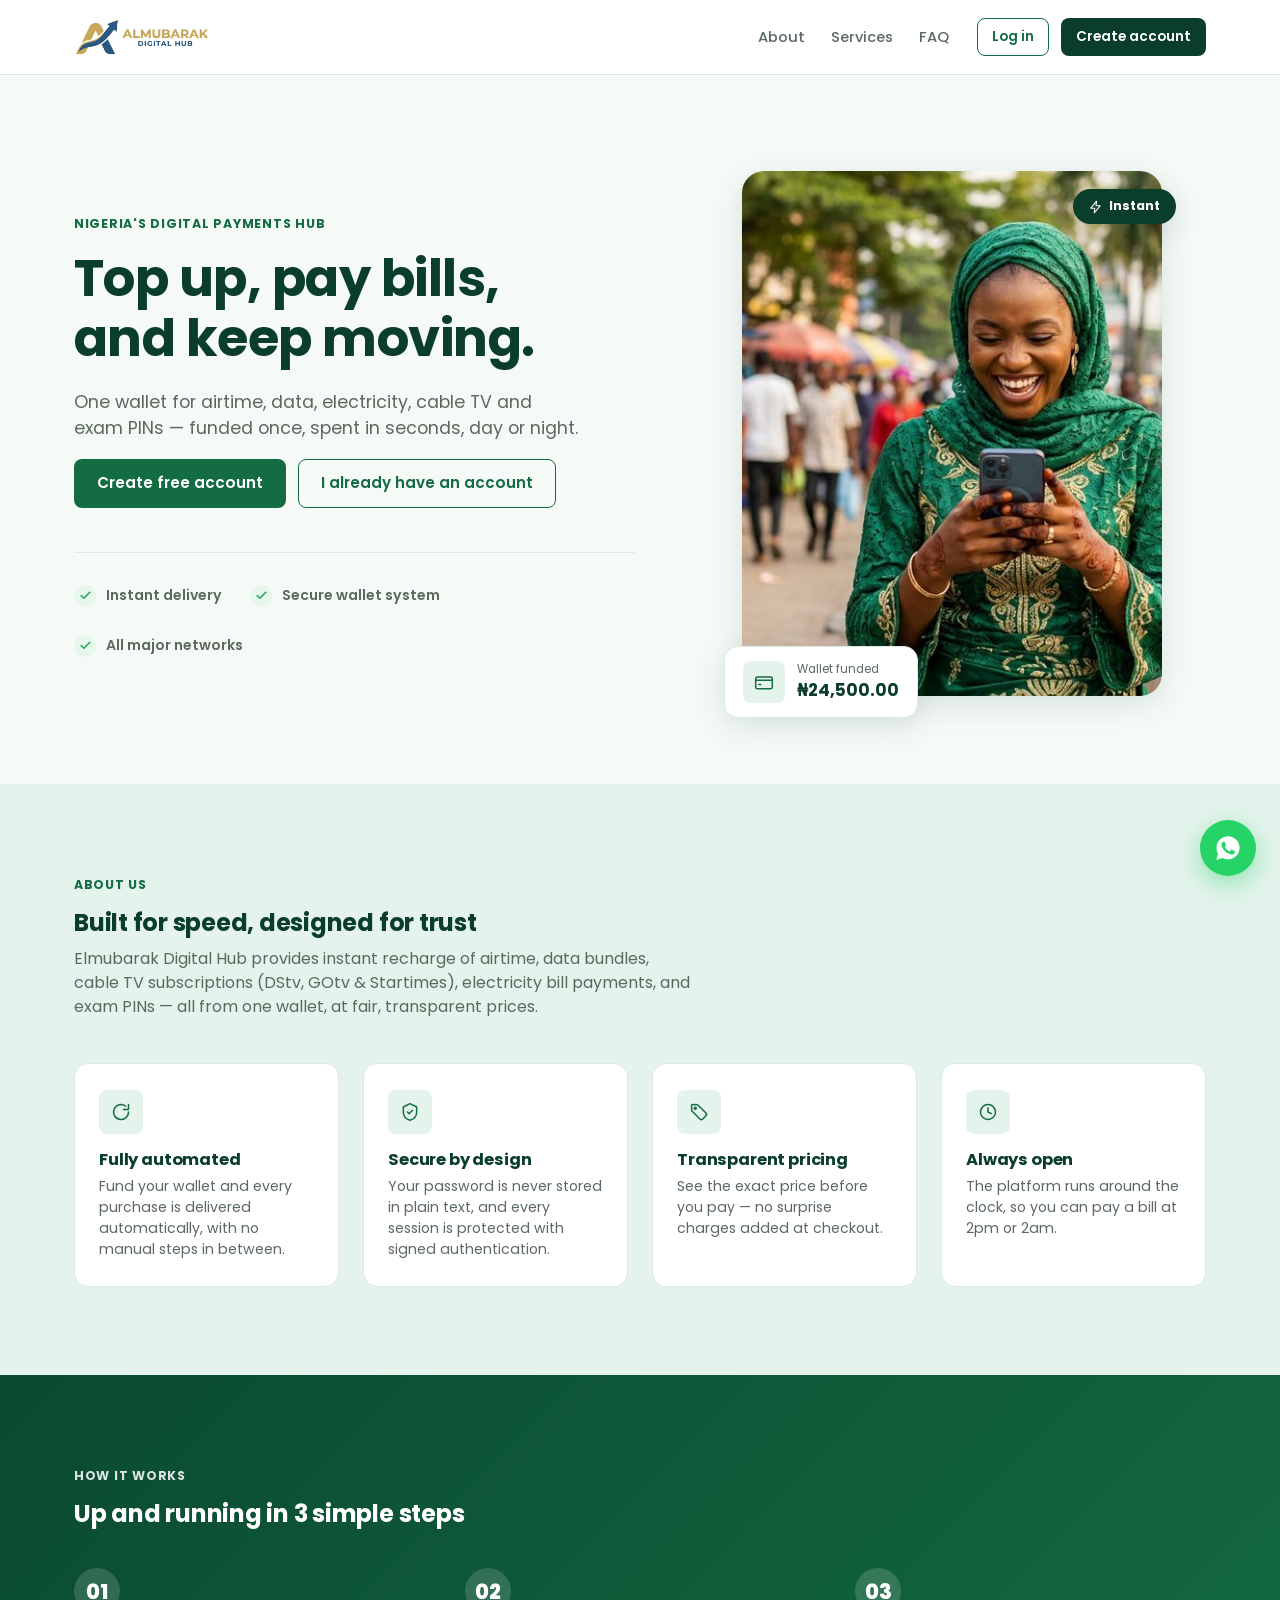
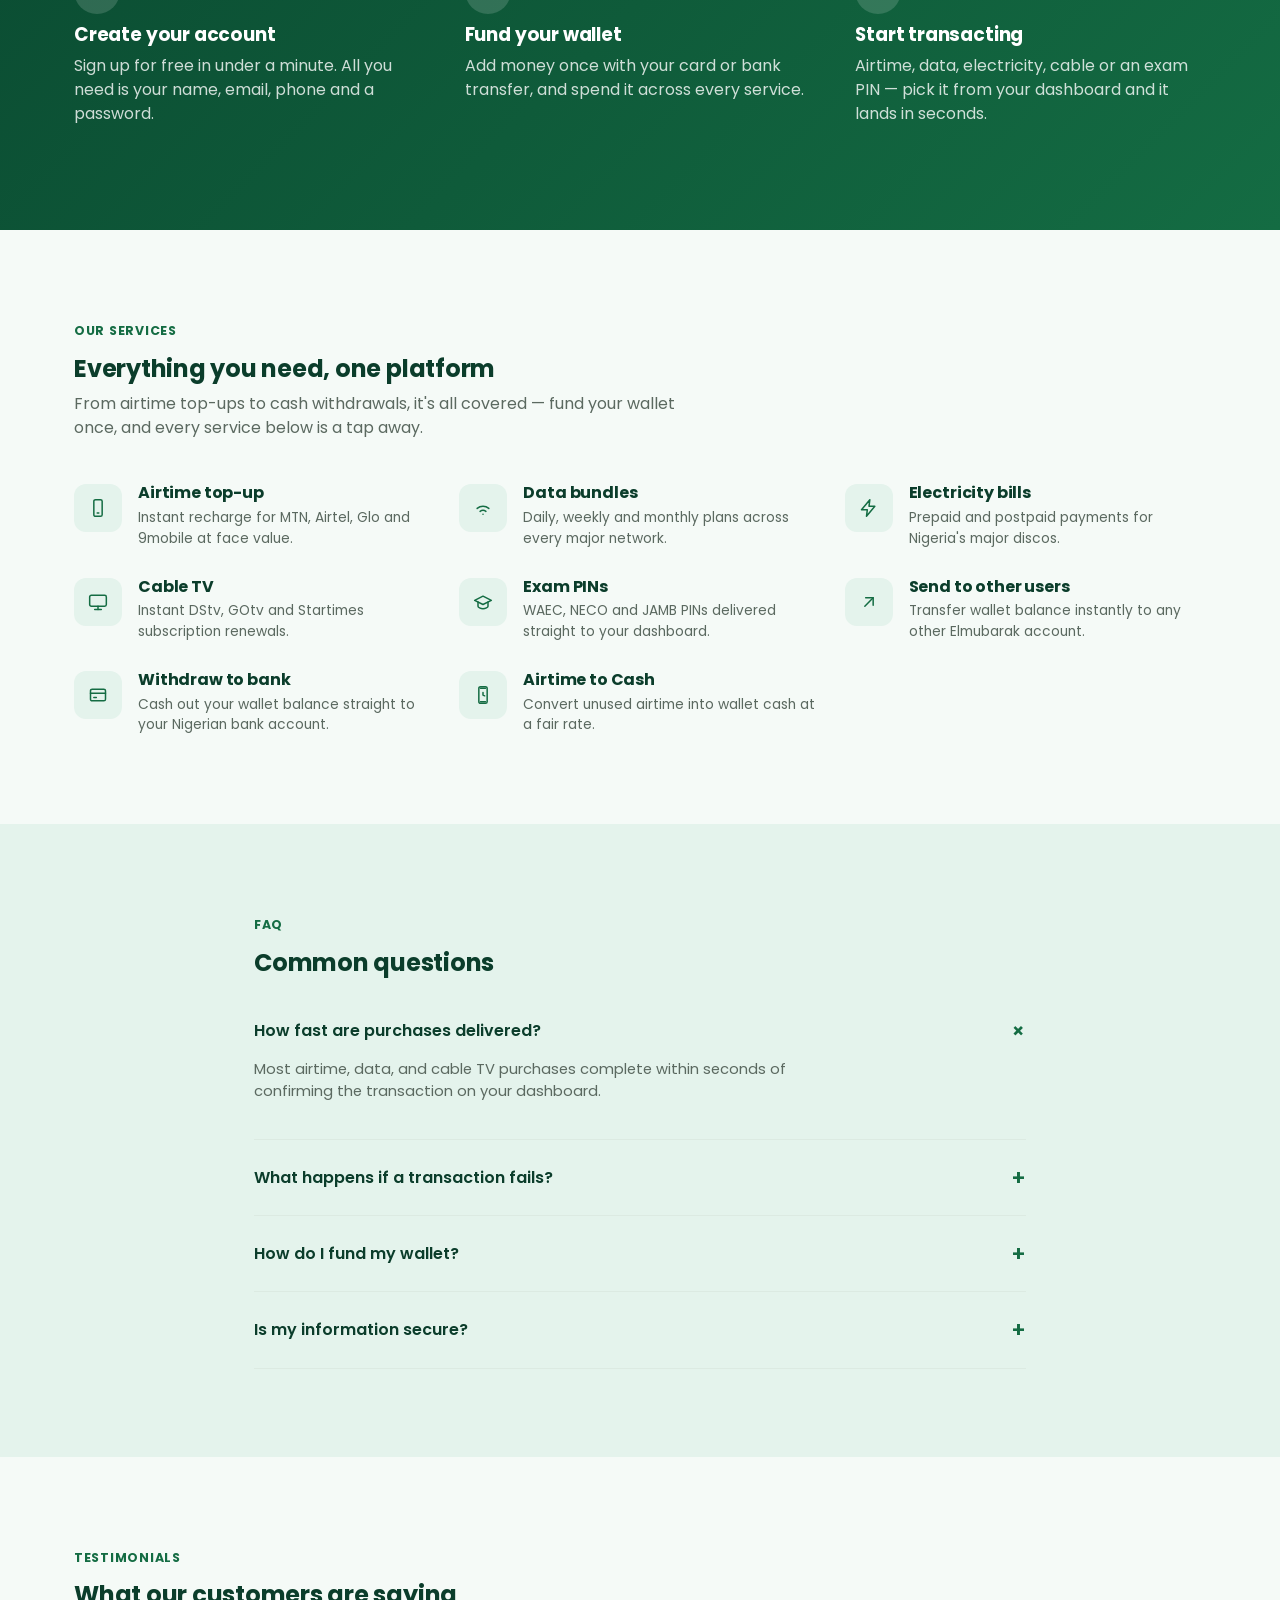
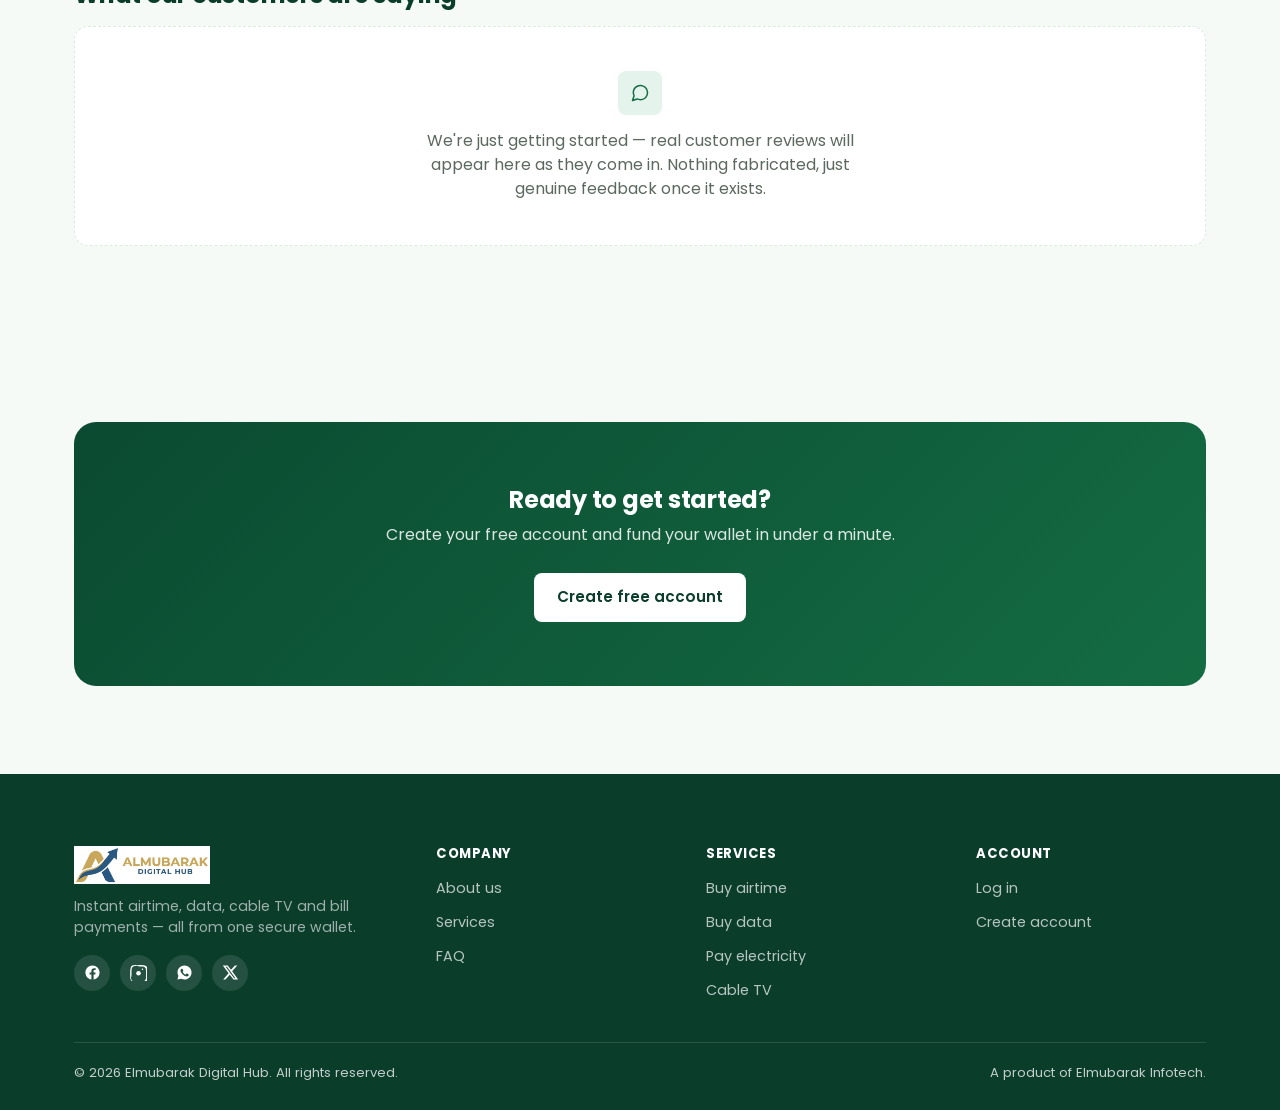
==== commit 818cdc16: "Add files via upload" ====
--- a/index.html
+++ b/index.html
@@ -3,8 +3,8 @@
 <head>
 <meta charset="UTF-8" />
 <meta name="viewport" content="width=device-width, initial-scale=1.0" />
-<title>Almubarak Digital Hub — Airtime, Data, Bills & Cable TV, Instantly</title>
-<meta name="description" content="Buy airtime, data, pay electricity and cable TV bills, and get exam PINs in seconds with Almubarak Digital Hub." />
+<title>Elmubarak Digital Hub — Airtime, Data, Bills & Cable TV, Instantly</title>
+<meta name="description" content="Buy airtime, data, pay electricity and cable TV bills, and get exam PINs in seconds with Elmubarak Digital Hub." />
 <link rel="icon" type="image/png" href="assets/favicon.png" />
 <link rel="preconnect" href="https://fonts.googleapis.com">
 <link href="https://fonts.googleapis.com/css2?family=Poppins:wght@400;500;600;700;800&display=swap" rel="stylesheet">
@@ -15,7 +15,7 @@
 <header class="site-header">
   <div class="container">
     <a href="index.html" class="brand">
-      <img class="header-logo" src="assets/logo-wide.png" alt="Almubarak Digital Hub logo" />
+      <img class="header-logo" src="assets/logo-wide.png" alt="Elmubarak Digital Hub logo" />
     </a>
     <nav class="nav-desktop">
       <div class="nav-links">
@@ -98,7 +98,7 @@
     <span class="eyebrow">About Us</span>
     <div class="section-head">
       <h2>Built for speed, designed for trust</h2>
-      <p>Almubarak Digital Hub provides instant recharge of airtime, data bundles, cable TV subscriptions (DStv, GOtv &amp; Startimes), electricity bill payments, and exam PINs — all from one wallet, at fair, transparent prices.</p>
+      <p>Elmubarak Digital Hub provides instant recharge of airtime, data bundles, cable TV subscriptions (DStv, GOtv &amp; Startimes), electricity bill payments, and exam PINs — all from one wallet, at fair, transparent prices.</p>
     </div>
     <div class="feature-grid">
       <div class="card feature-card">
@@ -181,7 +181,7 @@
       </div>
       <div class="service-card">
         <div class="icon-chip"><svg class="icon" viewBox="0 0 24 24"><line x1="17" y1="7" x2="7" y2="17"/><polyline points="8 7 17 7 17 16"/></svg></div>
-        <div><h3>Send to other users</h3><p>Transfer wallet balance instantly to any other Almubarak account.</p></div>
+        <div><h3>Send to other users</h3><p>Transfer wallet balance instantly to any other Elmubarak account.</p></div>
       </div>
       <div class="service-card">
         <div class="icon-chip"><svg class="icon" viewBox="0 0 24 24"><rect x="3" y="5" width="18" height="14" rx="2"/><line x1="3" y1="10" x2="21" y2="10"/><line x1="7" y1="15" x2="10" y2="15"/></svg></div>
@@ -249,7 +249,7 @@
     <div class="footer-grid">
       <div>
         <a href="index.html" class="brand">
-          <img class="header-logo" src="assets/logo-wide.png" alt="Almubarak Digital Hub logo" />
+          <img class="header-logo" src="assets/logo-wide.png" alt="Elmubarak Digital Hub logo" />
         </a>
         <p>Instant airtime, data, cable TV and bill payments — all from one secure wallet.</p>
         <div class="social-links">
@@ -293,8 +293,8 @@
       </div>
     </div>
     <div class="footer-bottom">
-      <span>© <span id="year"></span> Almubarak Digital Hub. All rights reserved.</span>
-      <span>Built for fast, reliable bill payments.</span>
+      <span>© <span id="year"></span> Elmubarak Digital Hub. All rights reserved.</span>
+      <span>A product of Elmubarak Infotech.</span>
     </div>
   </div>
 </footer>
@@ -339,7 +339,7 @@
     mobileMenu.classList.toggle('open');
   });
 </script>
-<a href="https://wa.me/2349045852890?text=Hi%2C%20I%20need%20help%20with%20my%20Almubarak%20Digital%20Hub%20account" target="_blank" rel="noopener" class="whatsapp-float-btn" aria-label="Chat with us on WhatsApp">
+<a href="https://wa.me/2349045852890?text=Hi%2C%20I%20need%20help%20with%20my%20Elmubarak%20Digital%20Hub%20account" target="_blank" rel="noopener" class="whatsapp-float-btn" aria-label="Chat with us on WhatsApp">
   <svg viewBox="0 0 24 24" fill="currentColor"><path d="M12.04 2C6.58 2 2.13 6.45 2.13 11.91c0 1.75.46 3.39 1.26 4.81L2 22l5.42-1.35a9.87 9.87 0 004.62 1.15h.01c5.46 0 9.9-4.45 9.9-9.91C21.95 6.45 17.5 2 12.04 2zm5.8 14.11c-.24.68-1.4 1.3-1.93 1.37-.5.07-1.12.1-1.8-.11-.42-.13-.95-.3-1.64-.6-2.88-1.24-4.76-4.15-4.9-4.34-.15-.19-1.17-1.56-1.17-2.98 0-1.42.74-2.11 1-2.4.26-.29.57-.36.76-.36.19 0 .38 0 .55.01.18.01.41-.07.64.49.24.58.81 2 .88 2.15.07.15.11.32.02.51-.09.19-.14.31-.27.48-.14.17-.29.38-.41.51-.14.14-.28.29-.12.57.16.28.72 1.19 1.55 1.93 1.06.95 1.96 1.24 2.24 1.38.28.14.44.12.6-.07.16-.19.7-.82.89-1.1.19-.28.37-.23.63-.14.26.09 1.66.79 1.94.93.28.14.47.21.53.33.07.12.07.68-.17 1.36z"/></svg>
 </a>
 </body>
--- a/css/style.css
+++ b/css/style.css
@@ -195,6 +195,13 @@
   .header-logo { height: 30px; }
 }
 
+/* Dashboard/admin always show the icon-only mark, never the full wordmark
+   logo — this overrides the generic mobile swap above via specificity. */
+.sidebar .brand-mark,
+.mobile-appbar .brand-mark {
+  display: block !important;
+}
+
 .nav-desktop { display: flex; align-items: center; gap: 28px; }
 .nav-links { display: flex; align-items: center; gap: 26px; }
 .nav-links a { text-decoration: none; color: var(--text-muted); font-weight: 500; font-size: 0.92rem; }
@@ -479,8 +486,8 @@
   .mobile-appbar .brand-mark { width: 28px; height: 28px; }
 
   .sidebar {
-    position: fixed; top: 0; left: 0; height: 100%; width: 84%; max-width: 300px;
-    transform: translateX(-100%);
+    position: fixed; top: 0; right: 0; left: auto; height: 100%; width: 84%; max-width: 300px;
+    transform: translateX(100%);
     transition: transform 0.25s ease;
     z-index: 100;
     box-shadow: var(--shadow);
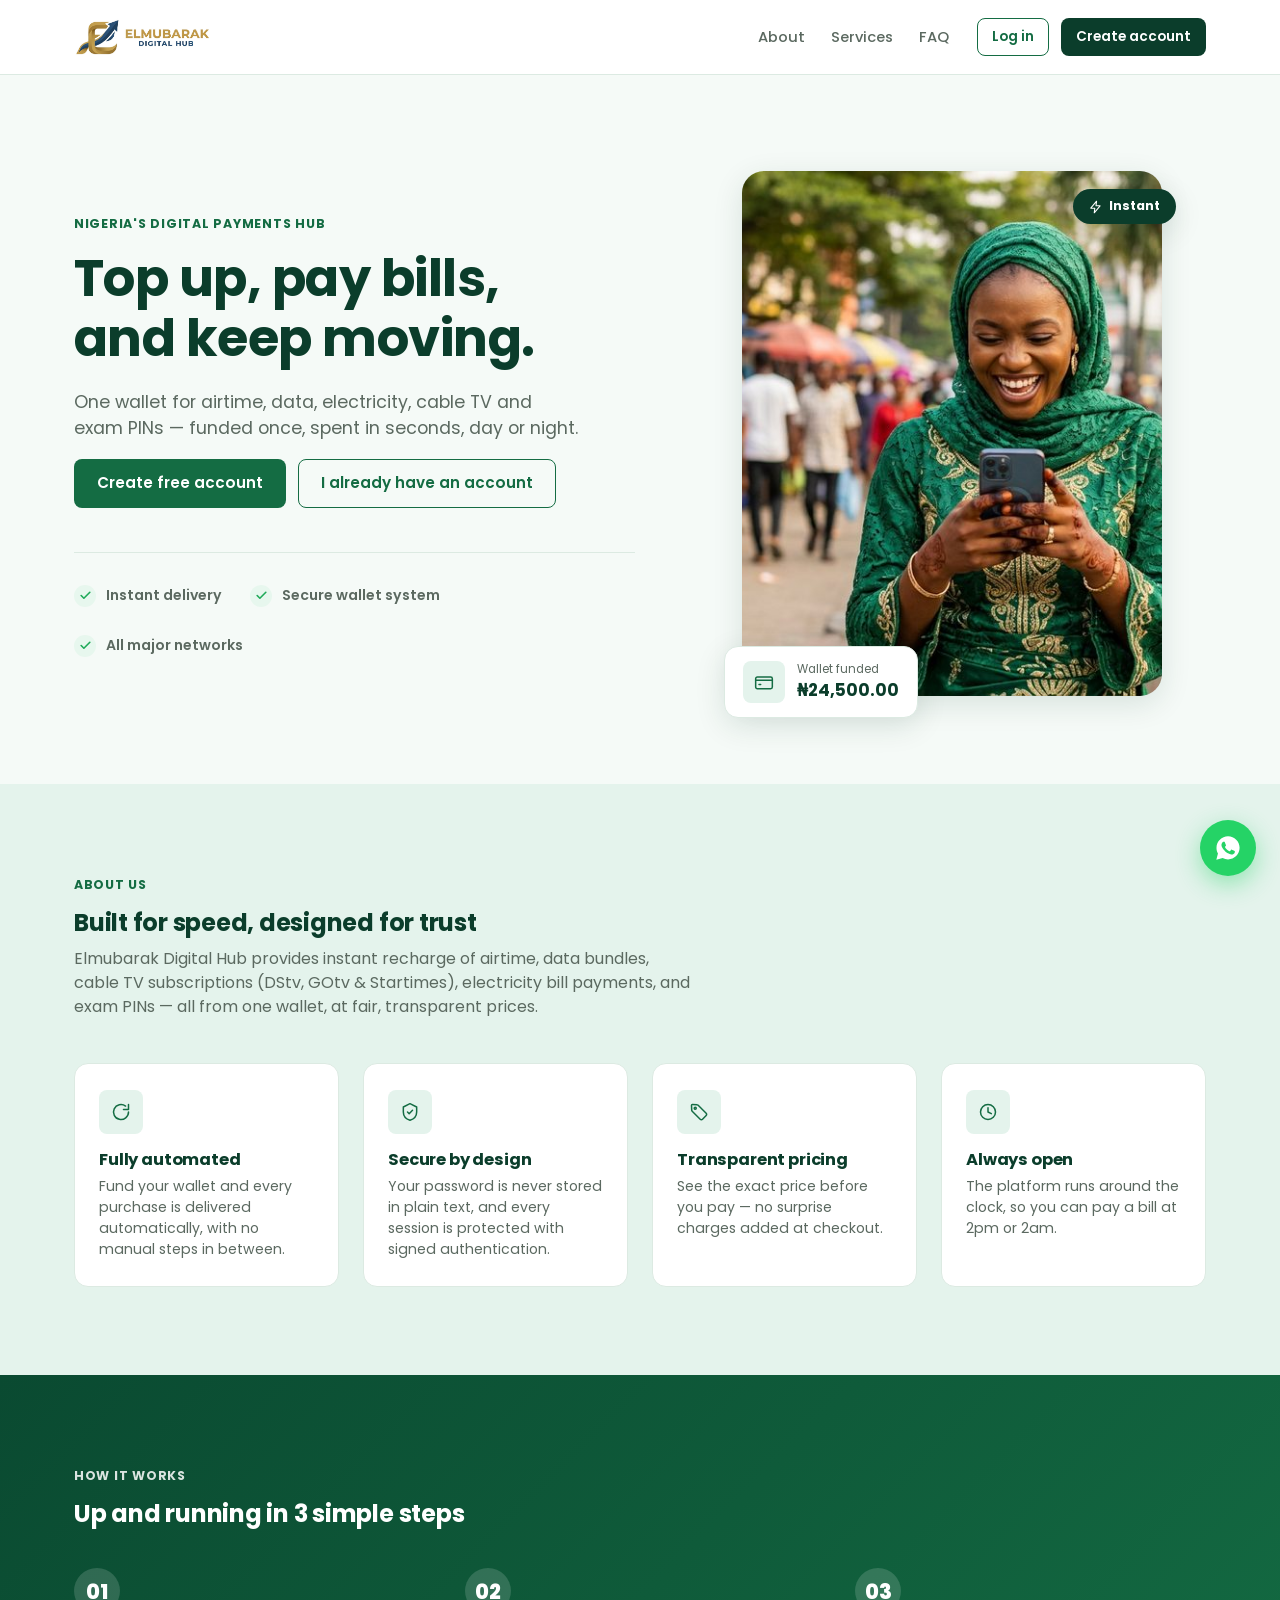
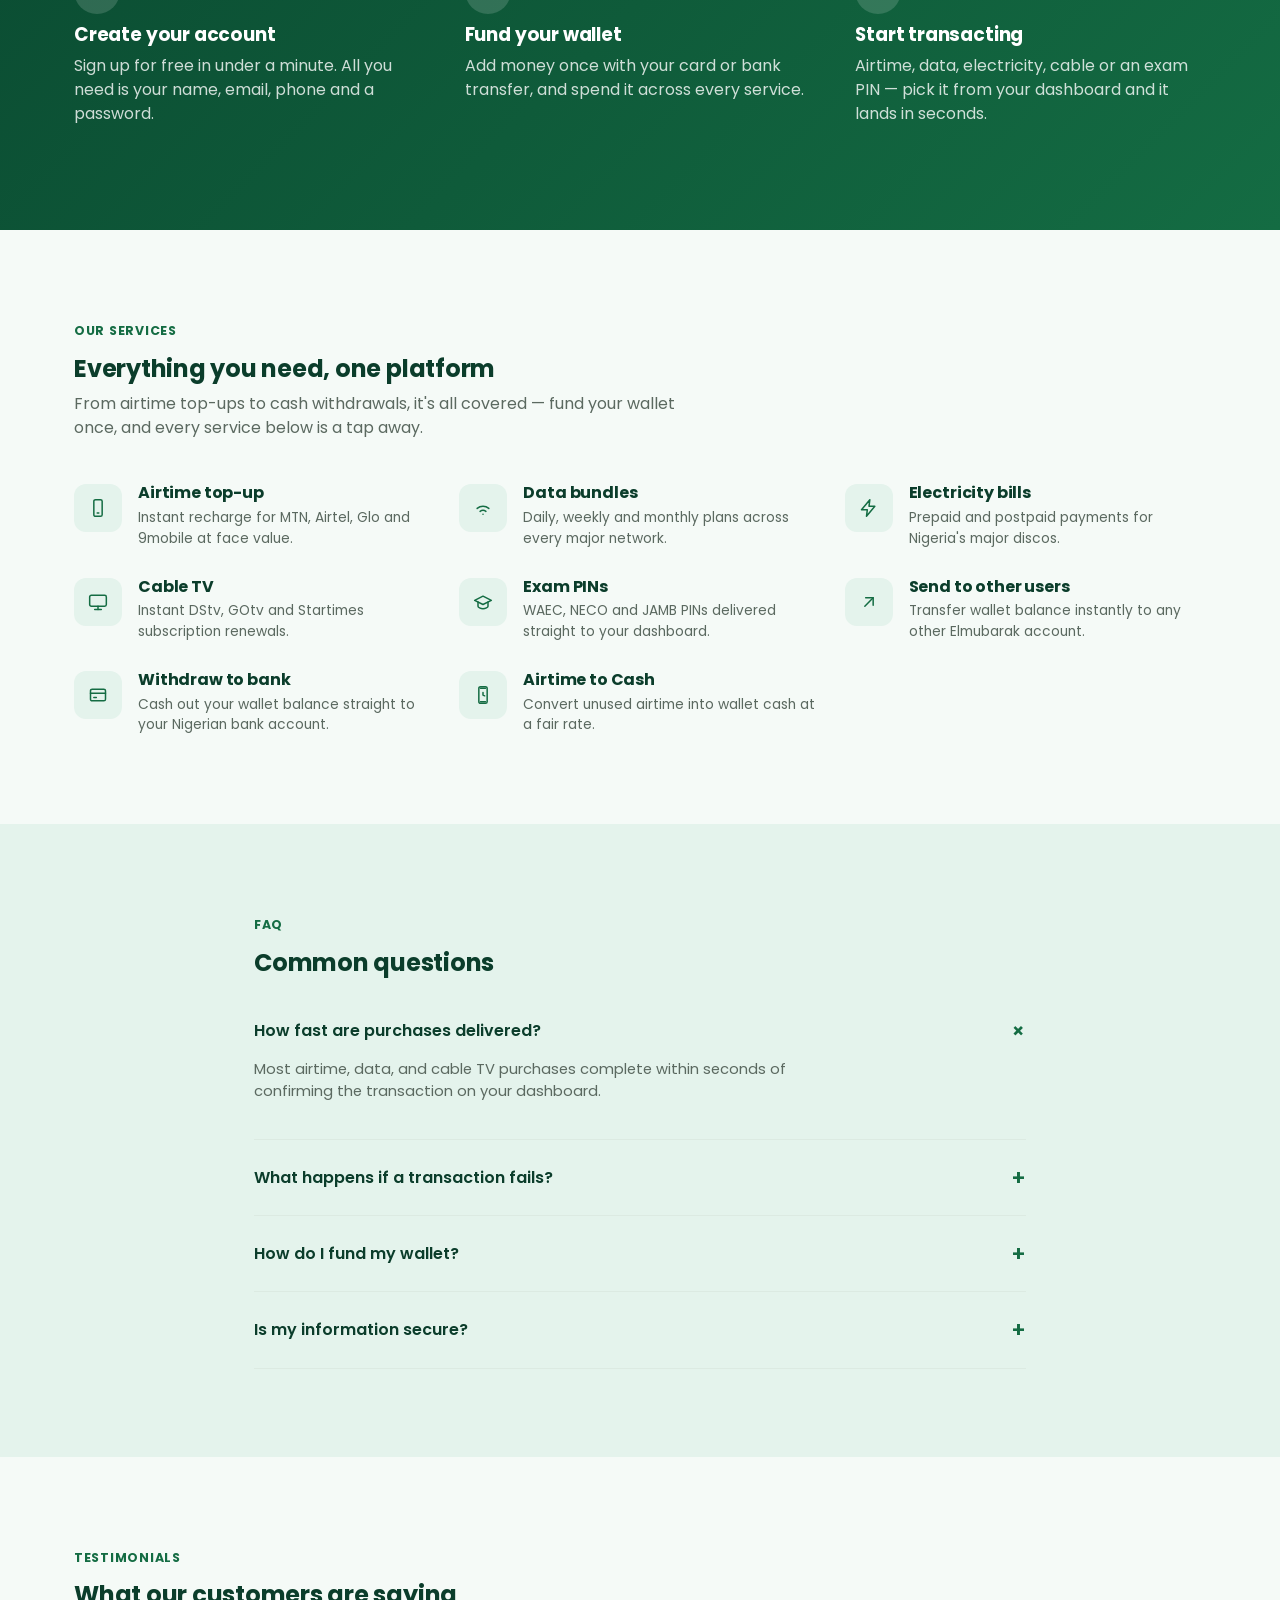
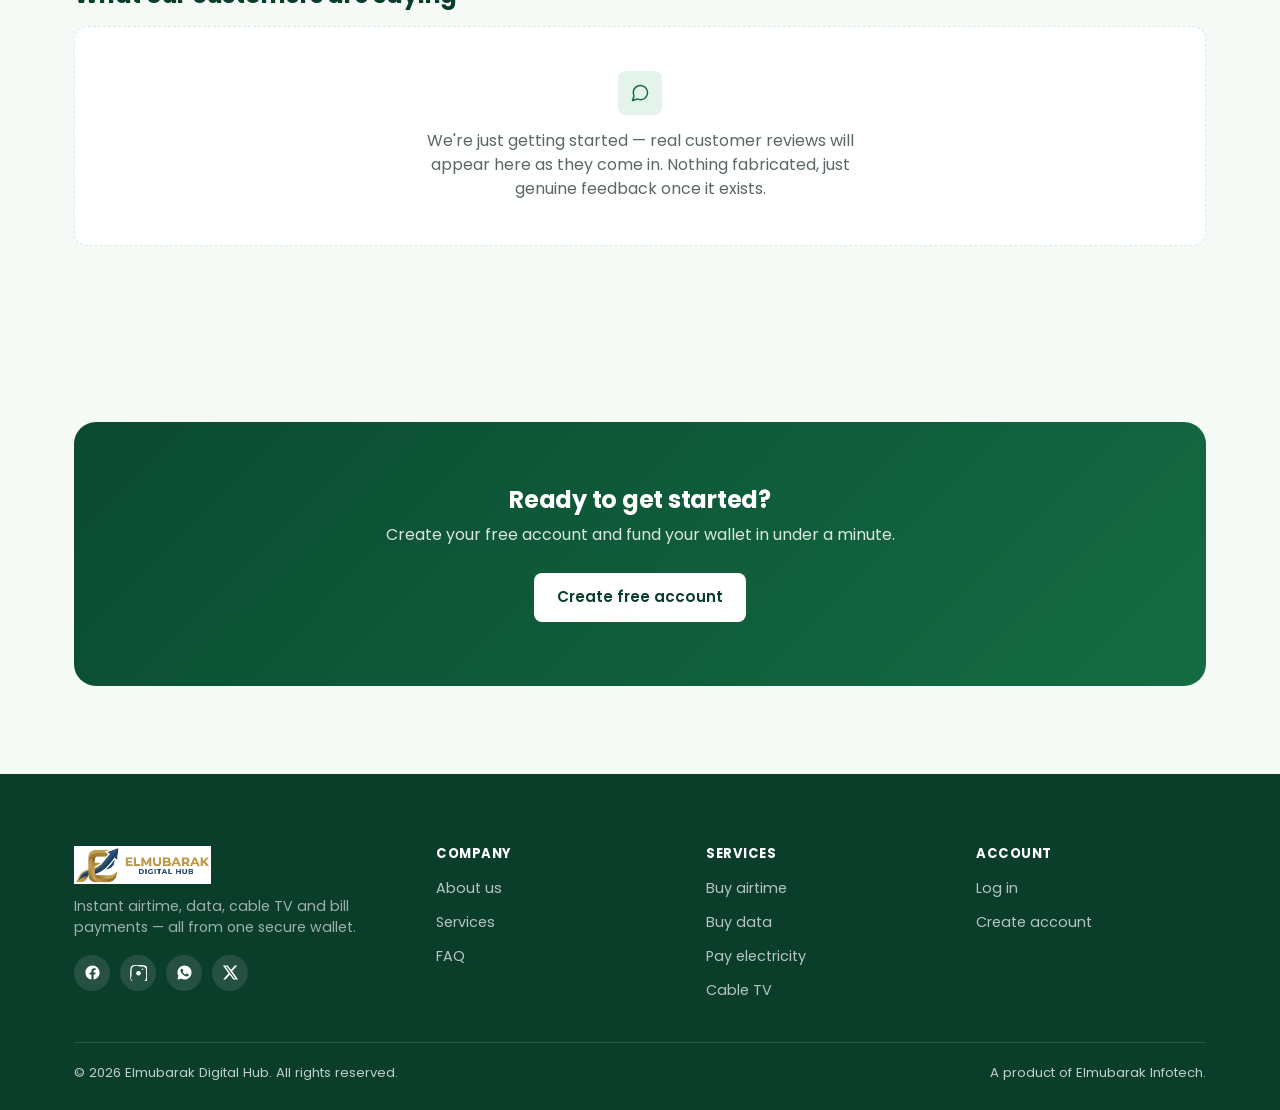
==== commit 6d8b66b6: "Add files via upload" ====
--- a/index.html
+++ b/index.html
@@ -42,6 +42,13 @@
       <svg class="icon" viewBox="0 0 24 24" style="width:22px;height:22px;"><line x1="3" y1="6" x2="21" y2="6"/><line x1="3" y1="12" x2="21" y2="12"/><line x1="3" y1="18" x2="21" y2="18"/></svg>
     </button>
     <div class="mobile-menu-panel" id="mobile-menu-panel">
+      <a href="https://github.com/somboy015c/elmubarak-app/releases/download/latest-build/Elmubarak-DH.apk" class="mobile-download-app">
+        <img src="assets/icon.png" alt="" class="mobile-download-app-icon" />
+        <span>
+          <strong>Download App</strong>
+          <small>Get the Android app (.apk)</small>
+        </span>
+      </a>
       <a href="index.html#about">About</a>
       <a href="index.html#services">Services</a>
       <a href="index.html#faq">FAQ</a>
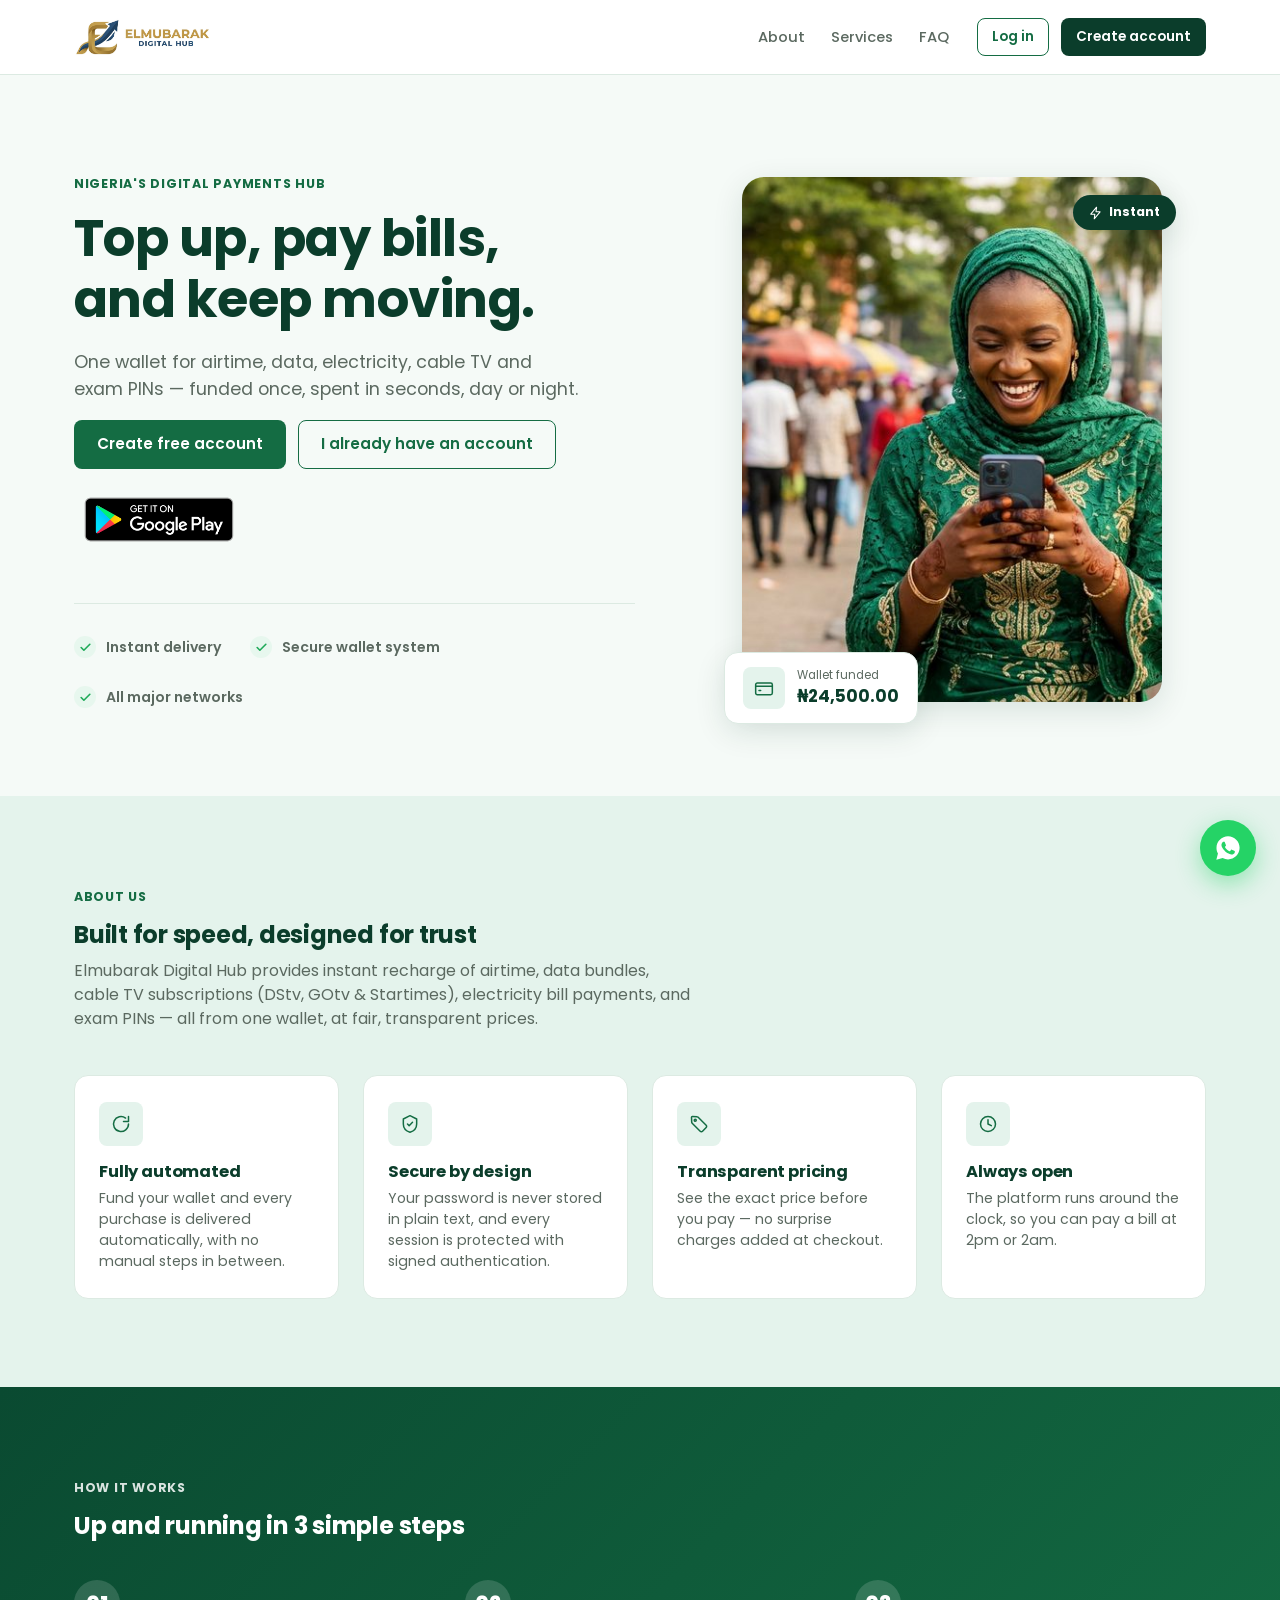
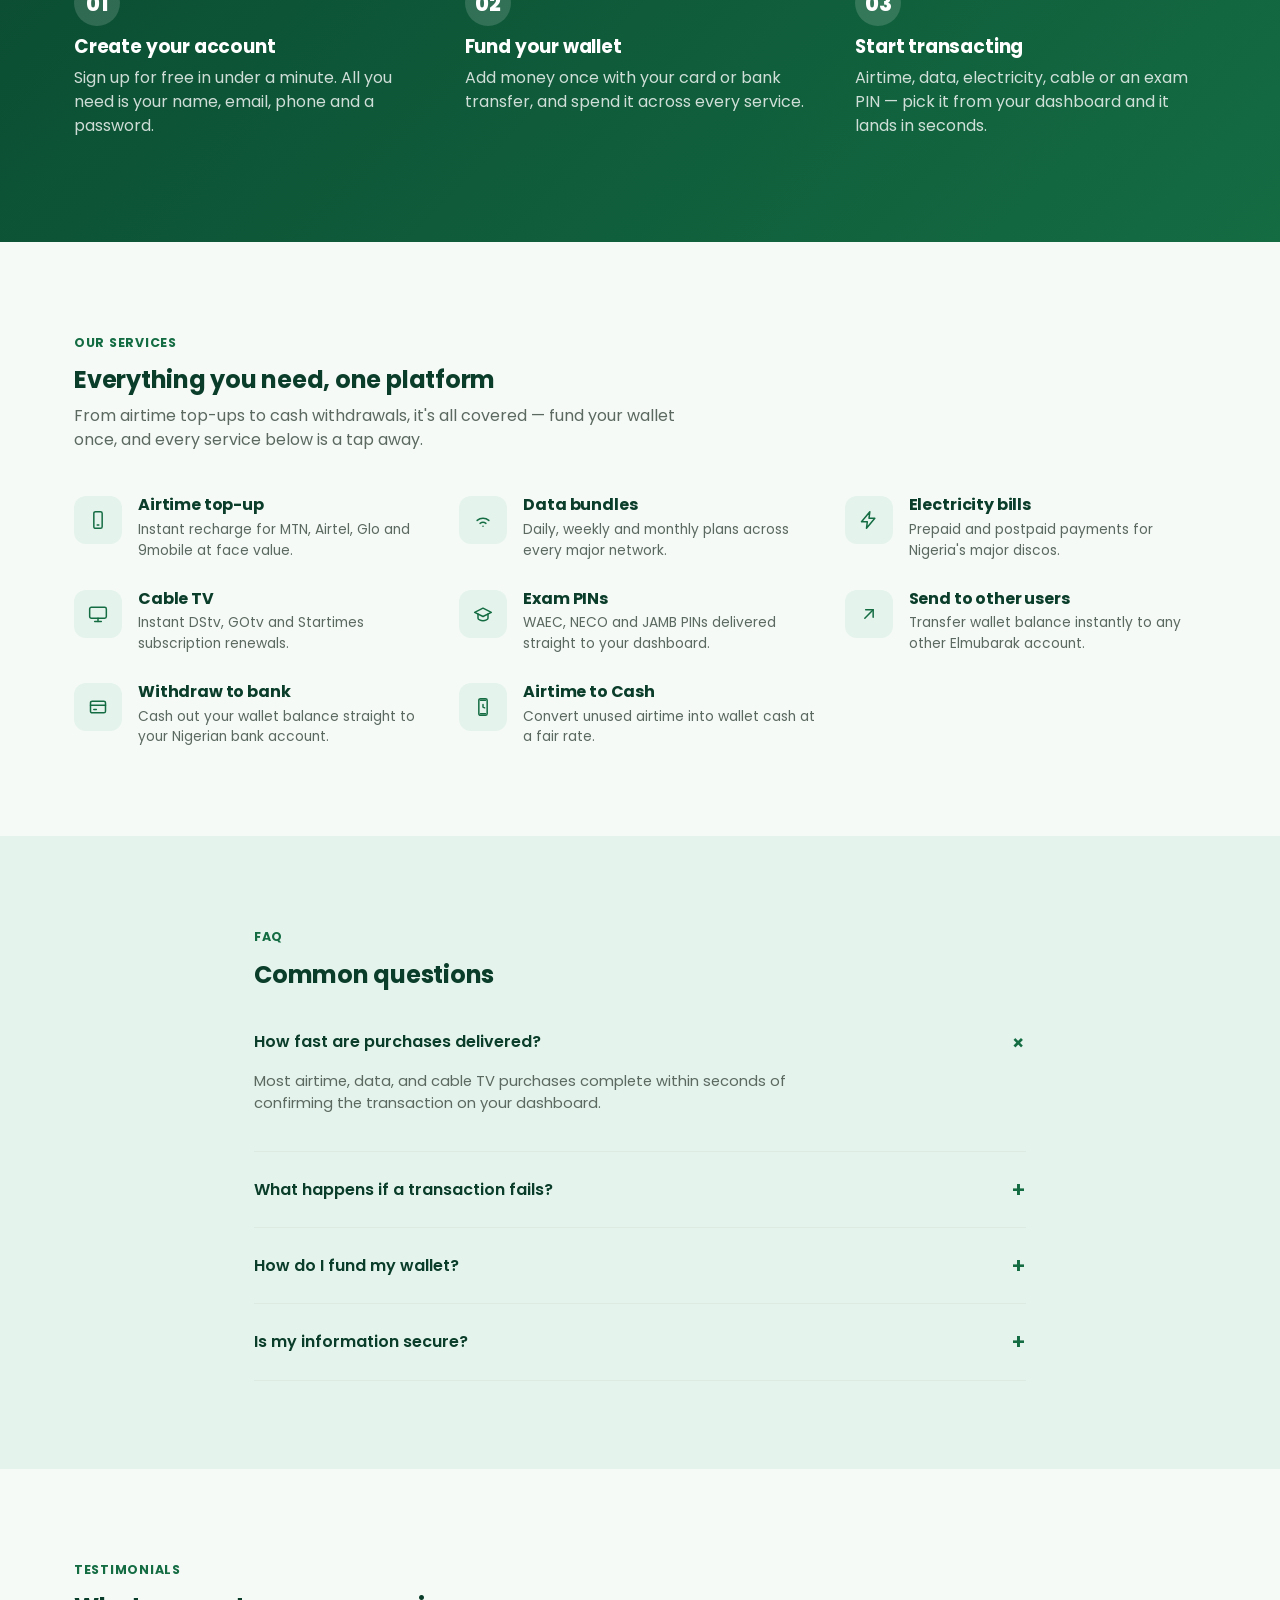
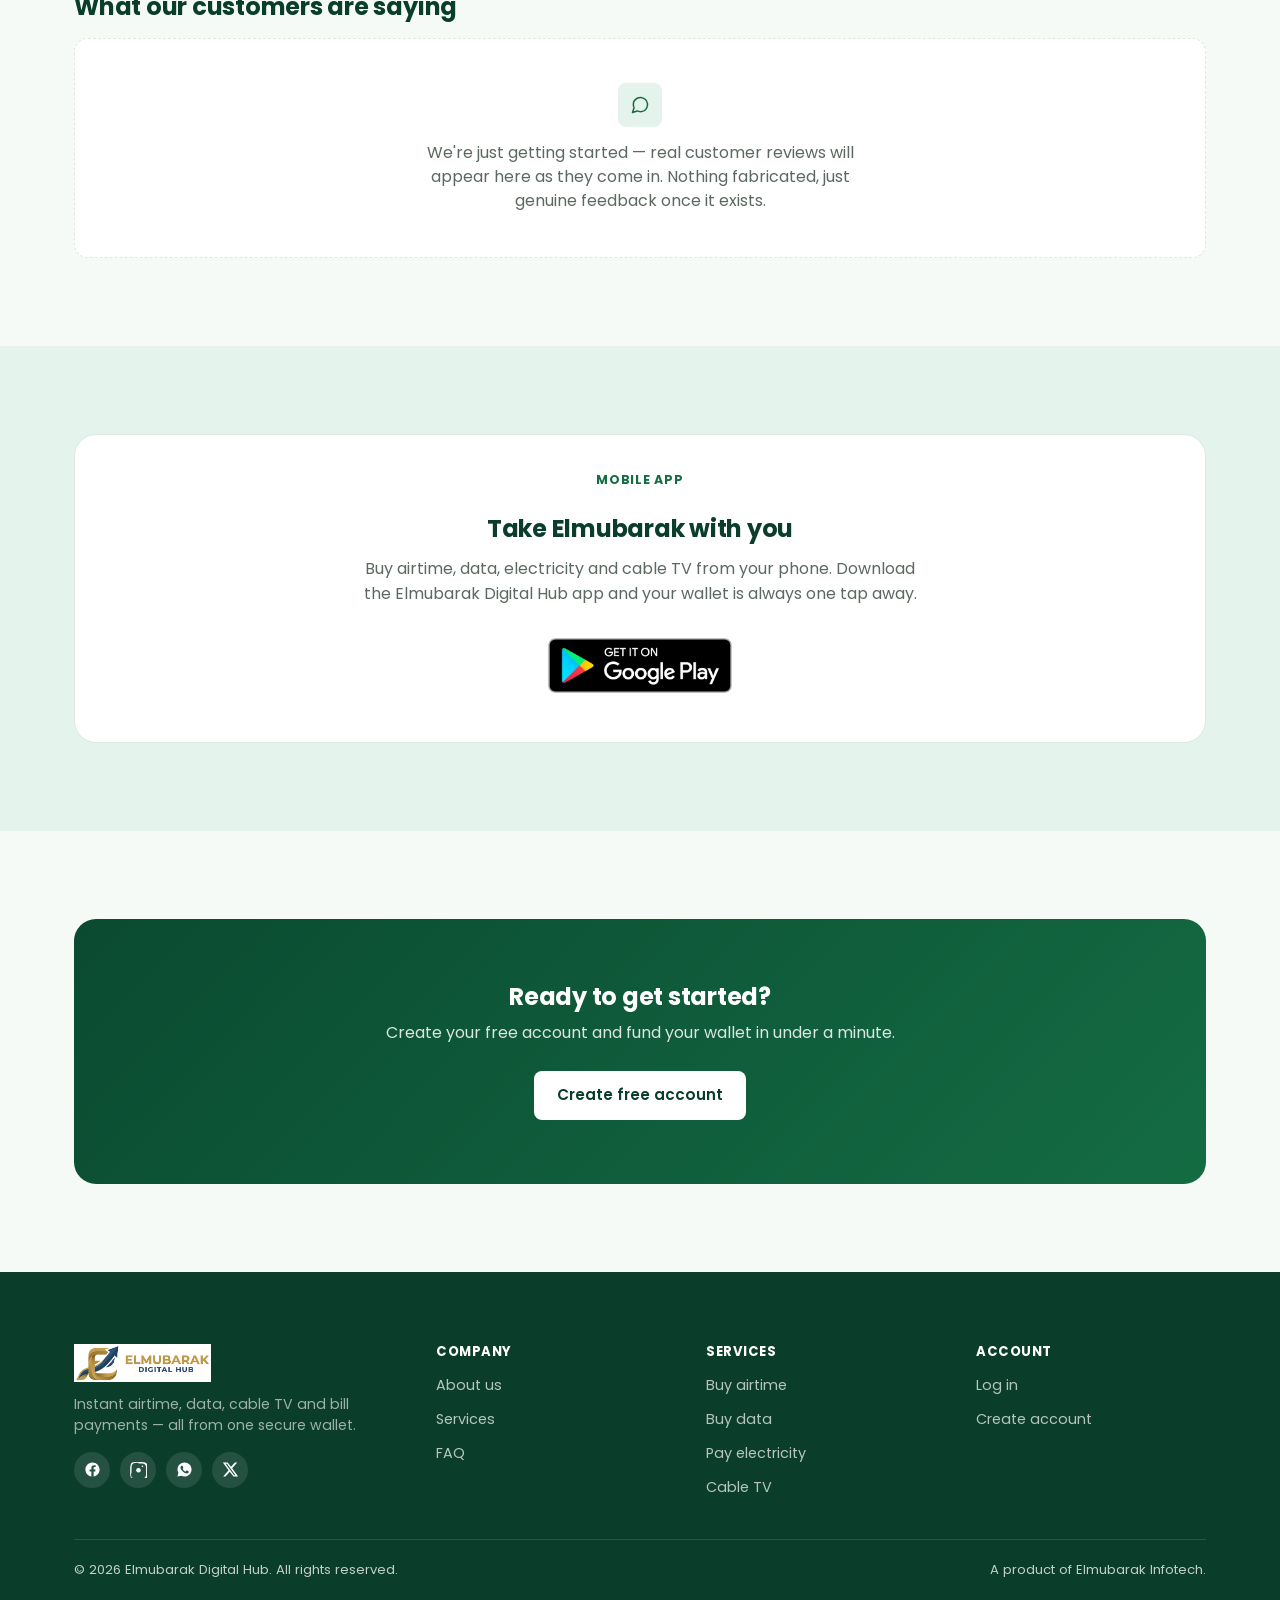
==== commit edf05e66: "Add files via upload" ====
--- a/index.html
+++ b/index.html
@@ -8,7 +8,7 @@
 <link rel="icon" type="image/png" href="assets/favicon.png" />
 <link rel="preconnect" href="https://fonts.googleapis.com">
 <link href="https://fonts.googleapis.com/css2?family=Poppins:wght@400;500;600;700;800&display=swap" rel="stylesheet">
-<link rel="stylesheet" href="css/style.css" />
+<link rel="stylesheet" href="css/style.css?v=20261027" />
 </head>
 <body>
 
@@ -43,11 +43,13 @@
     </button>
     <div class="mobile-menu-panel" id="mobile-menu-panel">
       <a href="https://github.com/somboy015c/elmubarak-app/releases/download/latest-build/Elmubarak-DH.apk" class="mobile-download-app">
-        <img src="assets/icon.png" alt="" class="mobile-download-app-icon" />
-        <span>
-          <strong>Download App</strong>
-          <small>Get the Android app (.apk)</small>
-        </span>
+  <svg class="mobile-download-app-icon" viewBox="0 0 24 24" xmlns="http://www.w3.org/2000/svg" aria-hidden="true" fill="currentColor">
+    <path d="M17.6 9.48l1.84-3.18c.16-.31.04-.69-.26-.85a.637.637 0 0 0-.83.22l-1.88 3.24a11.463 11.463 0 0 0-8.94 0L5.65 5.67a.643.643 0 0 0-.87-.2c-.28.18-.37.54-.22.83L6.4 9.48A10.78 10.78 0 0 0 1 18h22a10.78 10.78 0 0 0-5.4-8.52zM7 15.25a1.25 1.25 0 1 1 0-2.5 1.25 1.25 0 0 1 0 2.5zm10 0a1.25 1.25 0 1 1 0-2.5 1.25 1.25 0 0 1 0 2.5z"/>
+  </svg>
+  <span>
+    <strong>Download App</strong>
+    <small>Get the Android app (.apk)</small>
+  </span>
       </a>
       <a href="index.html#about">About</a>
       <a href="index.html#services">Services</a>
@@ -74,6 +76,7 @@
         <a href="register.html" class="btn btn-accent">Create free account</a>
         <a href="login.html" class="btn btn-ghost">I already have an account</a>
       </div>
+      <a class="play-badge play-badge-hero" data-app-link href="https://github.com/somboy015c/elmubarak-app/releases/download/latest-build/Elmubarak-DH.apk" target="_blank" rel="noopener" aria-label="Get it on Google Play"><img src="assets/google-play-badge.png" alt="Get it on Google Play" width="646" height="250" loading="lazy" /></a>
       <div class="trust-row">
         <div class="trust-item"><span class="check"><svg class="icon" viewBox="0 0 24 24"><polyline points="20 6 9 17 4 12"/></svg></span>Instant delivery</div>
         <div class="trust-item"><span class="check"><svg class="icon" viewBox="0 0 24 24"><polyline points="20 6 9 17 4 12"/></svg></span>Secure wallet system</div>
@@ -238,6 +241,20 @@
   </div>
 </section>
 
+<!-- GET THE APP -->
+<section class="section section-tint" id="get-the-app">
+  <div class="container">
+    <div class="app-band">
+      <div class="app-band-text">
+        <span class="eyebrow">Mobile app</span>
+        <h2>Take Elmubarak with you</h2>
+        <p>Buy airtime, data, electricity and cable TV from your phone. Download the Elmubarak Digital Hub app and your wallet is always one tap away.</p>
+        <a class="play-badge play-badge-lg" data-app-link href="https://github.com/somboy015c/elmubarak-app/releases/download/latest-build/Elmubarak-DH.apk" target="_blank" rel="noopener" aria-label="Get it on Google Play"><img src="assets/google-play-badge.png" alt="Get it on Google Play" width="646" height="250" loading="lazy" /></a>
+      </div>
+    </div>
+  </div>
+</section>
+
 <!-- CTA -->
 <section class="section">
   <div class="container">
@@ -306,8 +323,14 @@
   </div>
 </footer>
 
-<script src="js/config.js"></script>
-<script src="js/api.js"></script>
+<script src="js/config.js?v=20261027"></script>
+<script src="js/api.js?v=20261027"></script>
+<script>
+  // Point every "Get it on Google Play" badge at the link set in js/config.js
+  if (window.APP_DOWNLOAD_URL) {
+    document.querySelectorAll('[data-app-link]').forEach((a) => (a.href = window.APP_DOWNLOAD_URL));
+  }
+</script>
 <script>
   document.getElementById('year').textContent = new Date().getFullYear();
 
--- a/css/style.css
+++ b/css/style.css
@@ -260,6 +260,24 @@
 .mobile-menu-panel .mobile-menu-ctas { display: flex; gap: 10px; padding-top: 14px; }
 .mobile-menu-panel .mobile-menu-ctas .btn { flex: 1; }
 
+/* Download App link (sidebar + mobile menu): matches .nav-item, no background */
+.mobile-download-app {
+  background: none !important;
+  border: none !important;
+  border-radius: var(--radius-sm);
+  margin-bottom: 0;
+  padding: 11px 12px !important;
+  gap: 10px !important;
+  color: var(--text-muted);
+  text-decoration: none;
+}
+.mobile-download-app:hover { background: var(--brand-tint) !important; }
+.mobile-download-app-icon { width: 20px; height: 20px; flex-shrink: 0; color: #3DDC84; }
+.mobile-download-app span { display: flex; flex-direction: column; gap: 1px; min-width: 0; }
+.mobile-download-app strong { font-size: 0.92rem; font-weight: 500; color: var(--text-muted); line-height: 1.25; }
+.mobile-download-app small { font-size: 0.72rem; color: var(--text-muted); opacity: 0.8; line-height: 1.25; }
+.mobile-download-app:hover strong { color: var(--ink); }
+
 @media (max-width: 860px) {
   .nav-desktop { display: none; }
   .hamburger-btn { display: flex; }
@@ -682,3 +700,251 @@
 @keyframes almubarak-spin {
   to { transform: rotate(360deg); }
 }
+
+/* ---- Password show/hide toggle ---- */
+.pw-wrap { position: relative; display: block; width: 100%; }
+.pw-wrap input { padding-right: 46px !important; width: 100%; }
+.pw-toggle {
+  position: absolute; right: 6px; top: 50%; transform: translateY(-50%);
+  background: none; border: 0; padding: 8px; cursor: pointer;
+  color: var(--text-muted); display: flex; align-items: center; justify-content: center;
+  border-radius: 8px;
+}
+.pw-toggle:hover, .pw-toggle:focus-visible { color: var(--brand); outline: none; }
+
+/* ---- Auth extras: forgot link, status panels ---- */
+.field-row { display: flex; justify-content: space-between; align-items: center; margin-bottom: 6px; }
+.field-row label { margin-bottom: 0 !important; }
+.forgot-link { font-size: 0.85rem; font-weight: 600; color: var(--brand); text-decoration: none; }
+.forgot-link:hover { text-decoration: underline; }
+.auth-panel { text-align: center; }
+.auth-panel .panel-icon {
+  width: 64px; height: 64px; border-radius: 50%; margin: 0 auto 18px;
+  display: flex; align-items: center; justify-content: center;
+  background: var(--brand-tint); color: var(--brand);
+}
+.auth-panel .panel-icon.error { background: rgba(220,38,38,0.12); color: #dc2626; }
+.auth-panel h2 { margin-bottom: 8px; }
+.auth-panel p { color: var(--text-muted); margin-bottom: 18px; line-height: 1.55; }
+.auth-panel .email-pill {
+  display: inline-block; background: var(--brand-tint); color: var(--brand);
+  padding: 6px 14px; border-radius: 999px; font-weight: 600; font-size: 0.9rem;
+  margin-bottom: 18px; word-break: break-all;
+}
+.notice-box {
+  background: #fff8e6; border: 1px solid #f5d98b; color: #7a5b00;
+  border-radius: 10px; padding: 12px 14px; font-size: 0.88rem; margin-bottom: 16px; line-height: 1.5;
+}
+.notice-box button {
+  background: none; border: 0; padding: 0; color: var(--brand); font-weight: 700;
+  cursor: pointer; font-size: inherit; text-decoration: underline;
+}
+.notice-box button:disabled { color: var(--text-muted); text-decoration: none; cursor: default; }
+.btn-link-secondary { background: none; border: 0; color: var(--brand); font-weight: 600; cursor: pointer; font-size: 0.9rem; padding: 8px; }
+.btn-link-secondary:disabled { color: var(--text-muted); cursor: default; }
+.hidden { display: none !important; }
+
+/* ============================================================
+   VTU dashboard: wallet card, chips, modals, receipts
+   ============================================================ */
+.wallet-card {
+  background: linear-gradient(135deg, var(--brand-deep), var(--brand));
+  color: #fff; border-radius: var(--radius-lg); padding: 24px; margin-bottom: 18px;
+}
+.wallet-top { display: flex; justify-content: space-between; align-items: flex-start; gap: 12px; }
+.wallet-greet { font-size: 0.85rem; opacity: 0.85; margin-bottom: 14px; }
+.wallet-label { font-size: 0.78rem; opacity: 0.8; display: flex; align-items: center; gap: 8px; }
+.wallet-eye { background: rgba(255,255,255,0.18); border: 0; color: #fff; width: 30px; height: 30px; border-radius: 50%; cursor: pointer; display: inline-flex; align-items: center; justify-content: center; }
+.wallet-eye .icon { stroke: #fff; }
+.wallet-balance { font-family: var(--font-display); font-weight: 800; font-size: 2.1rem; margin: 4px 0 2px; letter-spacing: -0.01em; }
+.wallet-avatar { background: rgba(255,255,255,0.2) !important; color: #fff !important; width: 44px; height: 44px; font-size: 1.1rem; flex-shrink: 0; }
+.wallet-actions { display: flex; gap: 10px; margin-top: 20px; flex-wrap: wrap; }
+.wallet-action {
+  flex: 1; min-width: 100px; background: rgba(255,255,255,0.16); color: #fff; border: 0; cursor: pointer;
+  padding: 11px 12px; border-radius: 12px; font-weight: 600; font-size: 0.85rem; font-family: inherit;
+  display: flex; align-items: center; justify-content: center; gap: 8px;
+}
+.wallet-action:hover { background: rgba(255,255,255,0.26); }
+.wallet-action .icon { stroke: #fff; width: 17px; height: 17px; }
+
+.provider-strip { display: flex; justify-content: space-between; align-items: center; gap: 12px; margin-bottom: 22px; padding: 16px 20px; }
+.provider-strip.low, .provider-card.low { border-color: var(--danger); background: var(--danger-bg); }
+.provider-strip .stat-value, .provider-card .stat-value { font-family: var(--font-display); font-weight: 700; font-size: 1.5rem; color: var(--ink); }
+
+.chip-row { display: flex; gap: 8px; flex-wrap: wrap; margin-top: 10px; }
+.chip {
+  background: var(--brand-tint); color: var(--brand-deep); border: 0; border-radius: 999px; cursor: pointer;
+  padding: 7px 14px; font-weight: 600; font-size: 0.82rem; font-family: inherit;
+}
+.chip:hover { background: var(--brand); color: #fff; }
+
+.verify-box { border-radius: 10px; padding: 12px 14px; margin-bottom: 16px; font-size: 0.9rem; display: none; flex-direction: column; gap: 2px; }
+.verify-box.ok { background: var(--success-bg); color: #137a3f; display: flex !important; }
+.verify-box.bad { background: var(--danger-bg); color: var(--danger); display: flex !important; }
+.verify-box span { font-size: 0.78rem; opacity: 0.85; }
+
+.filter-row { display: flex; gap: 10px; margin-bottom: 14px; flex-wrap: wrap; }
+.filter-row select { padding: 9px 12px; border-radius: 10px; border: 1px solid var(--line); background: #fff; font-family: inherit; font-size: 0.88rem; }
+
+.modal-backdrop {
+  position: fixed; inset: 0; z-index: 400; background: rgba(10, 30, 20, 0.55);
+  align-items: flex-end; justify-content: center; padding: 0;
+}
+.modal {
+  background: #fff; width: 100%; max-width: 440px; max-height: 92vh; overflow-y: auto;
+  border-radius: 20px 20px 0 0; padding: 26px 22px 22px; text-align: center;
+}
+@media (min-width: 560px) {
+  .modal-backdrop { align-items: center; padding: 20px; }
+  .modal { border-radius: 20px; }
+}
+body.modal-open { overflow: hidden; }
+.rcpt-icon { width: 64px; height: 64px; border-radius: 50%; margin: 0 auto 14px; display: flex; align-items: center; justify-content: center; }
+.rcpt-icon.success { background: var(--success-bg); color: var(--success); }
+.rcpt-icon.failed { background: var(--danger-bg); color: var(--danger); }
+.rcpt-icon.pending { background: #FFF4DB; color: #B7791F; }
+.rcpt-title { margin: 0 0 6px; font-size: 1.2rem; color: var(--ink); }
+.rcpt-amount { font-family: var(--font-display); font-weight: 800; font-size: 1.8rem; color: var(--ink); margin-bottom: 6px; }
+.rcpt-msg { color: var(--text-muted); font-size: 0.9rem; margin: 0 0 16px; line-height: 1.5; }
+.rcpt-rows { text-align: left; border-top: 1px dashed var(--line); margin-top: 8px; }
+.rcpt-row { display: flex; justify-content: space-between; gap: 16px; padding: 10px 0; border-bottom: 1px dashed var(--line); font-size: 0.88rem; }
+.rcpt-row span { color: var(--text-muted); }
+.rcpt-row strong { text-align: right; word-break: break-word; color: var(--ink); }
+.rcpt-row.total strong { color: var(--brand); font-size: 1.05rem; }
+.token-box { background: var(--brand-tint); border-radius: 12px; padding: 14px; margin: 0 0 14px; text-align: center; }
+.token-label { font-size: 0.72rem; text-transform: uppercase; letter-spacing: 0.04em; color: var(--text-muted); margin-bottom: 6px; }
+.token-value { font-family: ui-monospace, Menlo, Consolas, monospace; font-weight: 700; font-size: 1rem; word-break: break-all; margin-bottom: 8px; color: var(--ink); }
+.modal-actions { display: flex; gap: 10px; margin-top: 20px; }
+.modal-actions .btn { flex: 1; }
+.modal .notice-box { text-align: left; margin-top: 14px; }
+
+/* Admin: VTpass balance card */
+.provider-card { display: flex; justify-content: space-between; align-items: center; gap: 16px; margin-bottom: 24px; flex-wrap: wrap; }
+.provider-actions { display: flex; gap: 10px; flex-wrap: wrap; }
+
+/* ============================================================
+   Site banners, plan picker, payment-method modal
+   ============================================================ */
+.site-banner { border-radius: 12px; padding: 12px 16px; margin-bottom: 14px; font-size: 0.9rem; line-height: 1.5; }
+.site-banner.notice { background: var(--brand-tint); color: var(--brand-deep); }
+.site-banner.maintenance { background: #FFF4DB; color: #7a5b00; border: 1px solid #f5d98b; font-weight: 600; }
+
+.chip.active { background: var(--brand); color: #fff; }
+.chip small { opacity: 0.8; font-weight: 500; }
+
+.plan-list { display: grid; grid-template-columns: repeat(auto-fill, minmax(150px, 1fr)); gap: 10px; max-height: 380px; overflow-y: auto; padding: 2px; }
+.plan-item {
+  background: #fff; border: 1.5px solid var(--line); border-radius: 12px; padding: 12px; cursor: pointer;
+  display: flex; flex-direction: column; gap: 8px; text-align: left; font-family: inherit;
+}
+.plan-item:hover { border-color: var(--brand); }
+.plan-item.selected { border-color: var(--brand); background: var(--brand-tint); box-shadow: 0 0 0 2px var(--brand) inset; }
+.plan-main { display: flex; flex-direction: column; gap: 2px; }
+.plan-main strong { font-size: 1rem; color: var(--ink); }
+.plan-main small { color: var(--text-muted); font-size: 0.78rem; }
+.plan-price { font-weight: 700; color: var(--brand); }
+
+.pay-methods { display: flex; flex-direction: column; gap: 10px; margin-top: 16px; text-align: left; }
+.pay-method {
+  display: flex; align-items: center; gap: 12px; border: 1.5px solid var(--line); border-radius: 12px;
+  padding: 12px 14px; cursor: pointer; background: #fff;
+}
+.pay-method:has(input:checked) { border-color: var(--brand); background: var(--brand-tint); }
+.pay-method.disabled { opacity: 0.5; cursor: not-allowed; background: #f4f6f5; }
+.pay-method input { accent-color: var(--brand); width: 18px; height: 18px; flex-shrink: 0; }
+.pm-body { display: flex; flex-direction: column; gap: 2px; }
+.pm-body strong { font-size: 0.95rem; color: var(--ink); }
+.pm-body small { color: var(--text-muted); font-size: 0.8rem; }
+
+/* ============================================================
+   Admin panel
+   ============================================================ */
+.view-body.wide { max-width: 1180px; }
+.muted { color: var(--text-muted); font-size: 0.88rem; }
+.section-title { margin: 26px 0 12px; font-size: 1.05rem; }
+.card-title { margin: 0 0 12px; font-size: 1rem; }
+.sub-title { margin: 18px 0 8px; font-size: 0.9rem; color: var(--text-muted); font-weight: 600; display: flex; align-items: center; gap: 10px; flex-wrap: wrap; }
+.btn-soft { background: #EDF3F0; color: var(--brand-deep); }
+.btn-soft:hover { background: var(--brand-tint); }
+.code-out { white-space: pre-wrap; word-break: break-word; font-size: 0.75rem; max-height: 360px; overflow: auto; margin-bottom: 24px; }
+.view-body .card + .card { margin-top: 16px; }
+
+.toolbar { display: flex; gap: 10px; flex-wrap: wrap; align-items: center; margin-bottom: 14px; padding: 14px; }
+.toolbar input, .toolbar select, .inline-search {
+  padding: 9px 12px; border-radius: 10px; border: 1px solid var(--line); background: #fff; font-family: inherit; font-size: 0.88rem; min-width: 0;
+}
+.toolbar input[type="search"] { flex: 1 1 240px; }
+.inline-search { font-weight: 400; }
+
+.table-card { padding: 0; overflow: hidden; }
+.table-scroll { overflow-x: auto; }
+.table-scroll .tx-table { min-width: 720px; }
+.tx-table.compact td { padding: 8px 10px; }
+.tx-table td small, .tx-table .sub { display: block; color: var(--text-muted); font-size: 0.78rem; }
+.tx-table tr.clickable { cursor: pointer; }
+.tx-table tr.clickable:hover { background: #f6faf8; }
+
+.pager { display: flex; justify-content: space-between; align-items: center; gap: 10px; margin: 14px 0 4px; font-size: 0.88rem; color: var(--text-muted); flex-wrap: wrap; }
+.pager .pager-btns { display: flex; gap: 8px; }
+
+.attn-grid { display: grid; grid-template-columns: repeat(auto-fit, minmax(180px, 1fr)); gap: 12px; }
+.attn-card { background: #fff; border: 1px solid var(--line); border-radius: 14px; padding: 14px 16px; cursor: pointer; text-align: left; font-family: inherit; }
+.attn-card .n { font-family: var(--font-display); font-weight: 800; font-size: 1.7rem; color: var(--ink); }
+.attn-card .l { color: var(--text-muted); font-size: 0.82rem; }
+.attn-card.hot { border-color: #f1b24a; background: #FFF9EC; }
+.attn-card.hot .n { color: #B7791F; }
+.stat-sub { color: var(--text-muted); font-size: 0.78rem; margin-top: 4px; }
+
+.two-col-wide { display: grid; grid-template-columns: 2fr 1fr; gap: 16px; margin-top: 18px; }
+@media (max-width: 800px) { .two-col-wide { grid-template-columns: 1fr; } }
+.bar-chart { display: flex; align-items: flex-end; gap: 6px; height: 150px; }
+.bar-col { flex: 1; display: flex; flex-direction: column; align-items: center; justify-content: flex-end; height: 100%; min-width: 0; }
+.bar { width: 100%; background: var(--brand); border-radius: 6px 6px 0 0; min-height: 2px; }
+.bar-col small { font-size: 0.62rem; color: var(--text-muted); margin-top: 4px; }
+
+.switch { position: relative; display: inline-block; width: 44px; height: 24px; flex-shrink: 0; }
+.switch input { opacity: 0; width: 0; height: 0; position: absolute; }
+.slider { position: absolute; inset: 0; background: #cfd8d3; border-radius: 999px; transition: background 0.15s; cursor: pointer; }
+.slider::before { content: ''; position: absolute; width: 18px; height: 18px; left: 3px; top: 3px; background: #fff; border-radius: 50%; transition: transform 0.15s; }
+.switch input:checked + .slider { background: var(--brand); }
+.switch input:checked + .slider::before { transform: translateX(20px); }
+.switch input:focus-visible + .slider { outline: 2px solid var(--brand-deep); outline-offset: 2px; }
+.switch-row { display: flex; justify-content: space-between; align-items: center; gap: 16px; padding: 12px 0; border-bottom: 1px solid var(--line); }
+.switch-row:last-child { border-bottom: 0; }
+.switch-row span:first-child { display: flex; flex-direction: column; gap: 2px; }
+.switch-row small { color: var(--text-muted); font-size: 0.8rem; font-weight: 400; }
+.switch-list { max-height: 420px; overflow-y: auto; }
+.bulk-row { display: flex; gap: 8px; margin: 6px 0 10px; }
+.view .field { margin-bottom: 14px; }
+
+.pill { display: inline-block; padding: 2px 9px; border-radius: 999px; font-size: 0.72rem; font-weight: 700; text-transform: uppercase; }
+.pill.info { background: #E8F1FB; color: #1F5FA8; }
+.pill.warn { background: #FFF4DB; color: #8a5a00; }
+.pill.error { background: var(--danger-bg); color: var(--danger); }
+.log-detail { display: none; background: #f6faf8; font-family: ui-monospace, Menlo, Consolas, monospace; font-size: 0.74rem; white-space: pre-wrap; word-break: break-word; }
+.log-detail.open { display: table-row; }
+.log-detail td { padding: 10px 14px; }
+
+.wide-modal { max-width: 560px; text-align: left; }
+.kv { display: grid; grid-template-columns: 130px 1fr; gap: 6px 12px; font-size: 0.86rem; margin: 10px 0; }
+.kv dt { color: var(--text-muted); }
+.kv dd { margin: 0; word-break: break-word; }
+.modal-actions.wrap { flex-wrap: wrap; }
+.check-row { display: flex; justify-content: space-between; gap: 14px; padding: 10px 0; border-bottom: 1px solid var(--line); font-size: 0.9rem; align-items: center; }
+.check-row:last-child { border-bottom: 0; }
+.check-row .dot { width: 10px; height: 10px; border-radius: 50%; flex-shrink: 0; background: var(--success); margin-right: 10px; }
+.check-row .dot.bad { background: var(--danger); }
+.check-row .left { display: flex; align-items: center; }
+.check-row .val { color: var(--text-muted); text-align: right; word-break: break-word; }
+
+/* ---- Google Play badge on the homepage ---- */
+.play-badge { display: inline-block; line-height: 0; }
+.play-badge img { display: block; height: auto; }
+.play-badge-hero { margin-top: 18px; }
+.play-badge-hero img { width: 170px; }
+.play-badge-lg img { width: 210px; }
+.play-badge:hover { transform: translateY(-2px); transition: transform 0.15s; }
+.app-band { background: #fff; border: 1px solid var(--line); border-radius: var(--radius-lg); padding: 36px 28px; text-align: center; }
+.app-band-text { max-width: 560px; margin: 0 auto; display: flex; flex-direction: column; align-items: center; gap: 12px; }
+.app-band h2 { margin: 0; }
+.app-band p { color: var(--text-muted); margin: 0 0 6px; line-height: 1.6; }
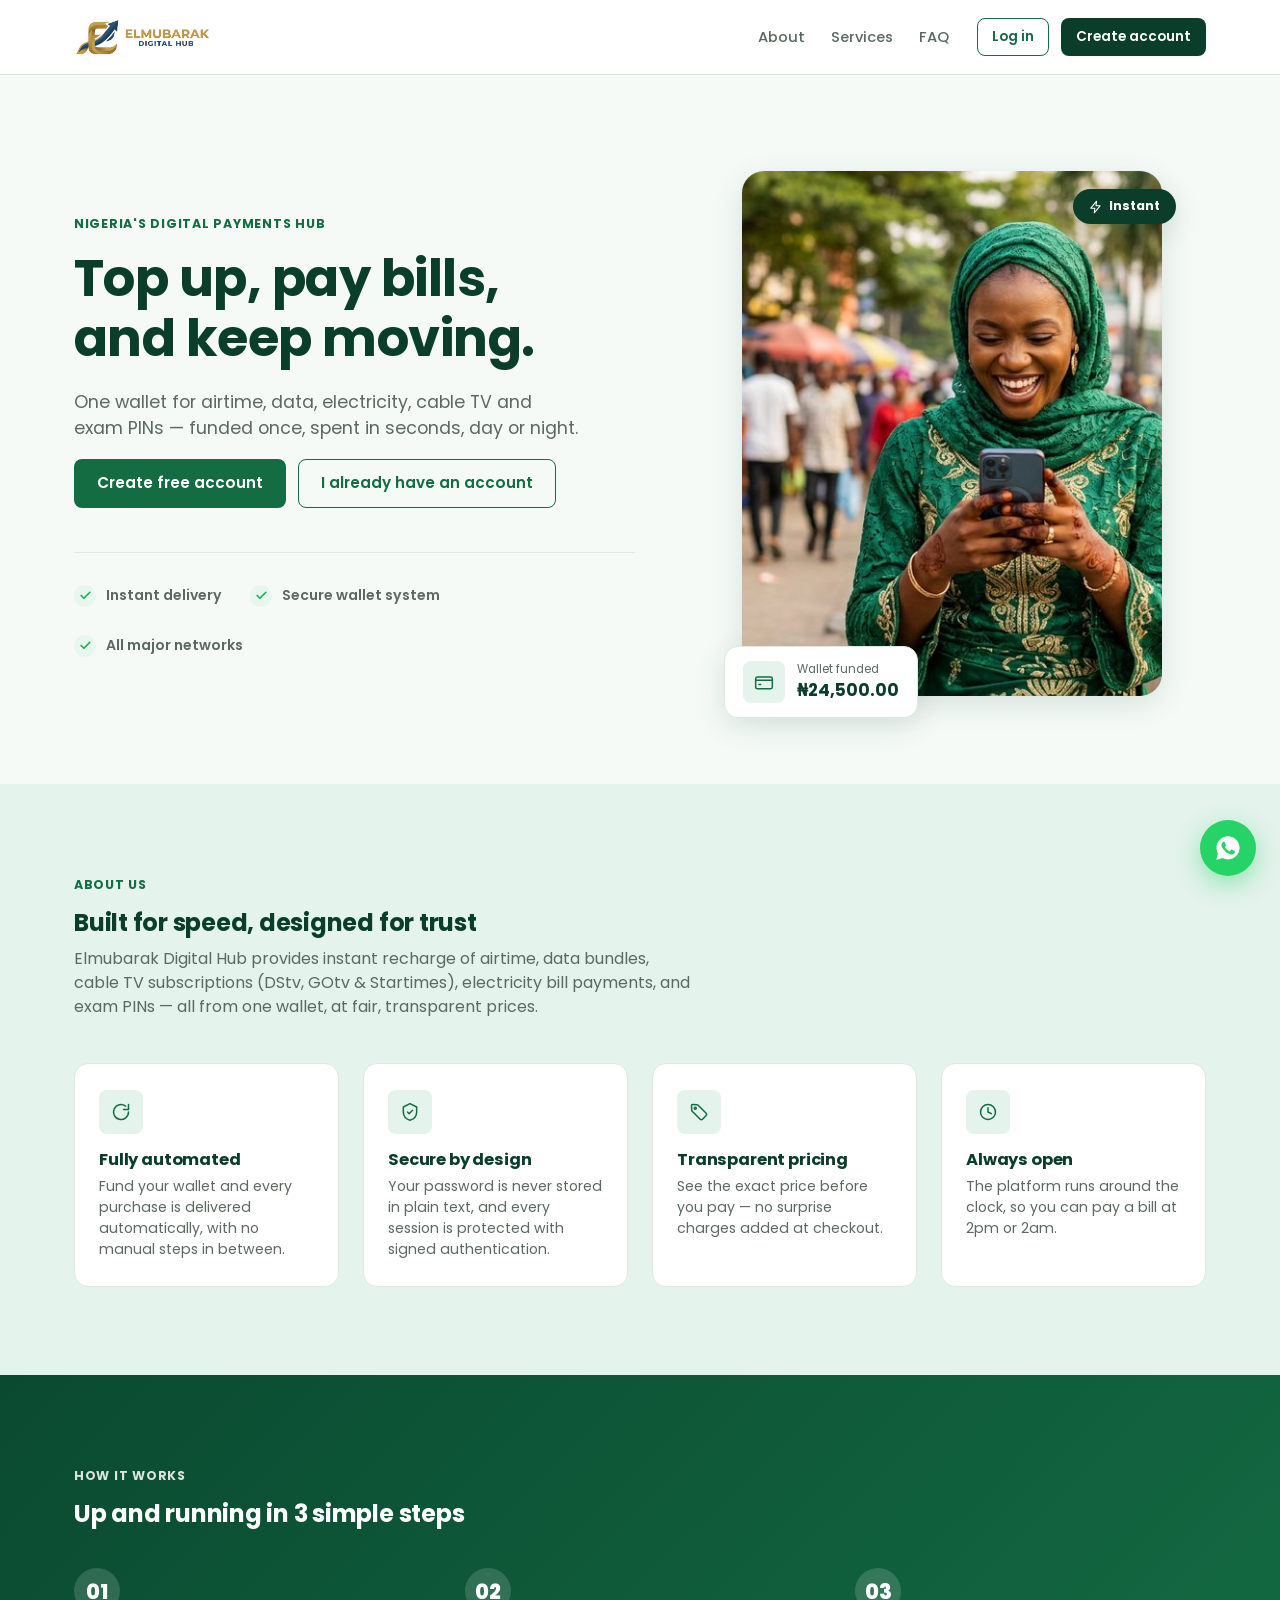
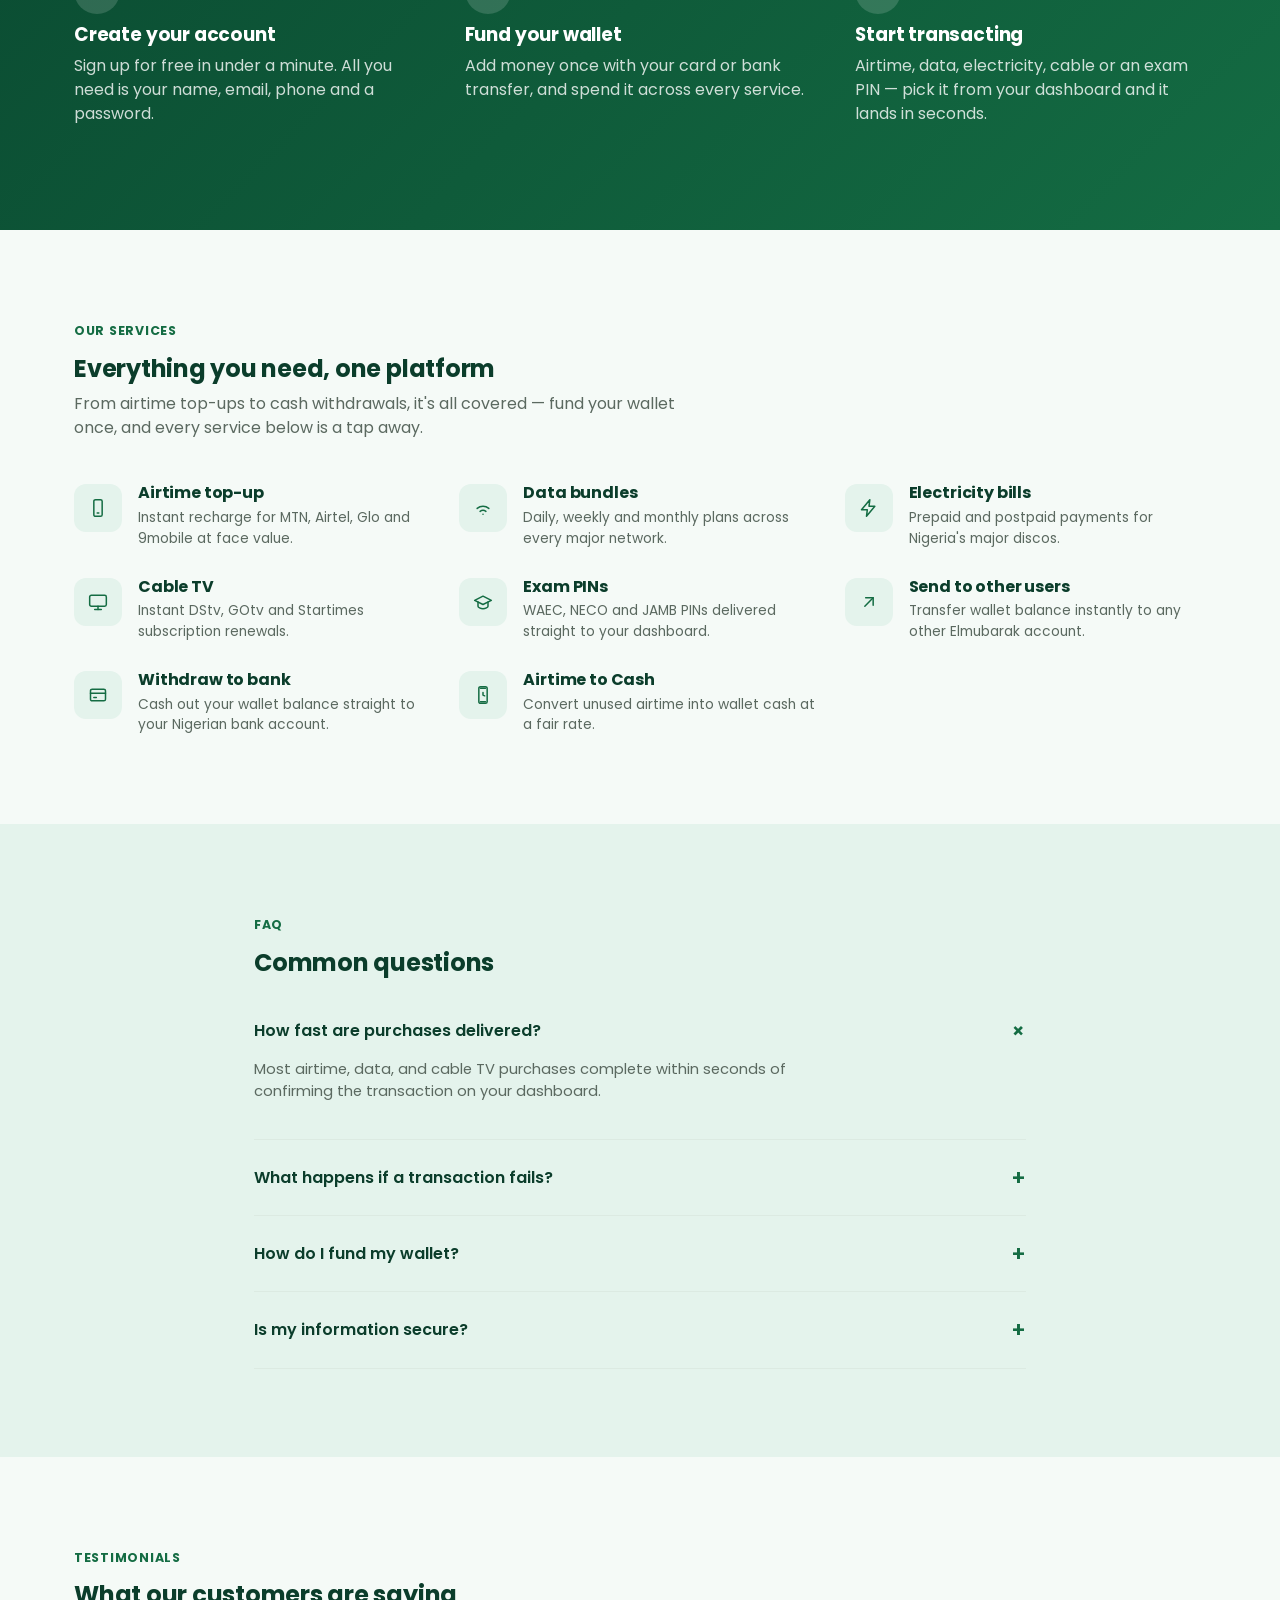
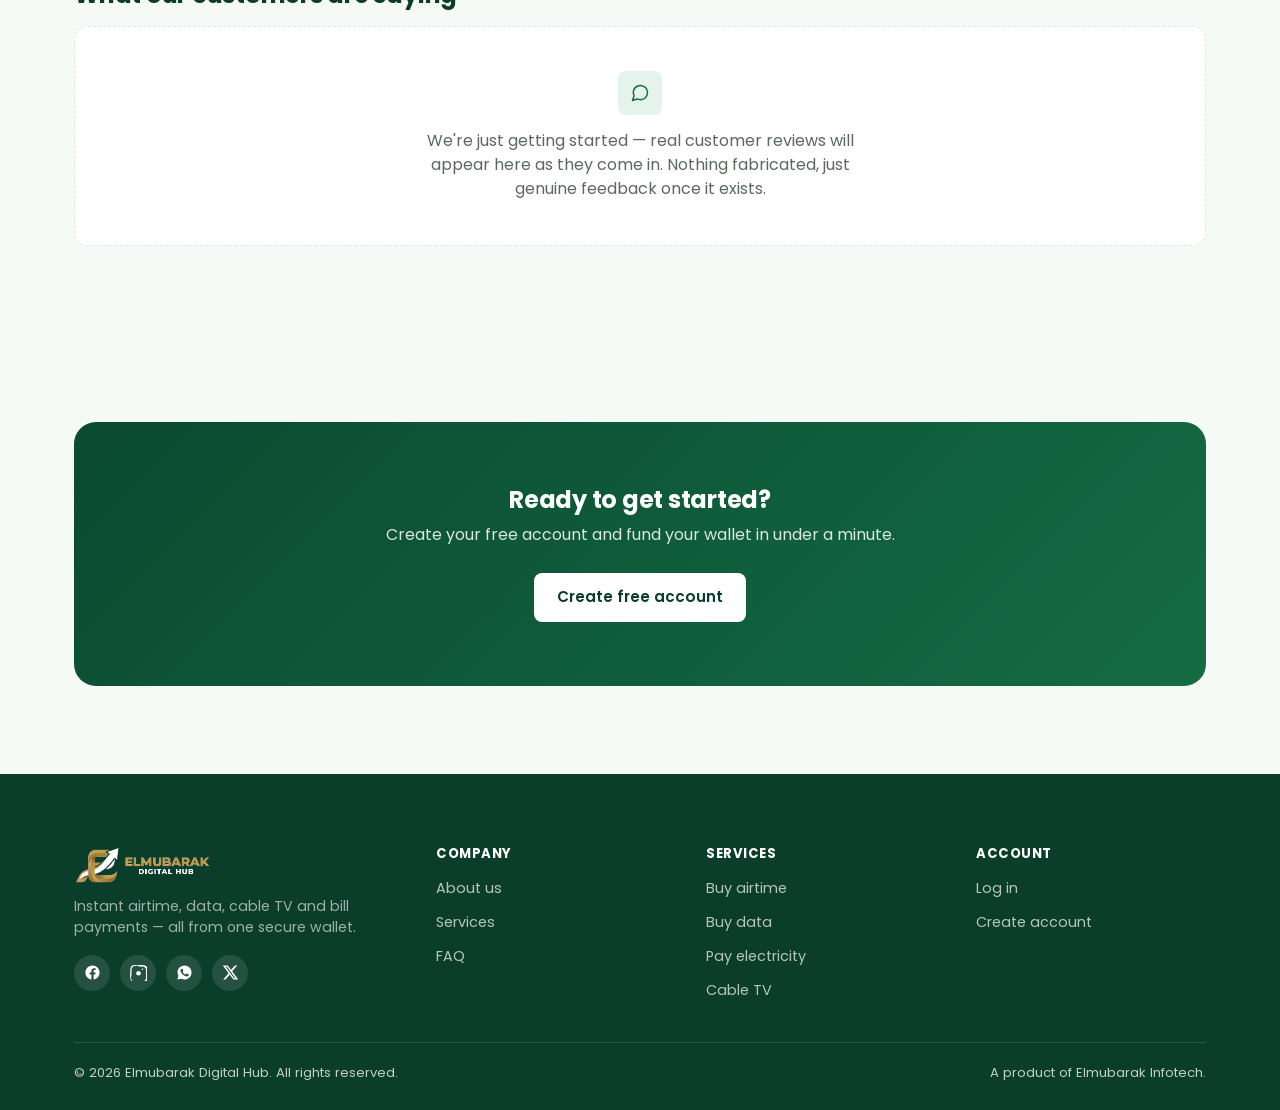
==== commit a5257e32: "Add files via upload" ====
--- a/index.html
+++ b/index.html
@@ -76,7 +76,7 @@
         <a href="register.html" class="btn btn-accent">Create free account</a>
         <a href="login.html" class="btn btn-ghost">I already have an account</a>
       </div>
-      <a class="play-badge play-badge-hero" data-app-link href="https://github.com/somboy015c/elmubarak-app/releases/download/latest-build/Elmubarak-DH.apk" target="_blank" rel="noopener" aria-label="Get it on Google Play"><img src="assets/google-play-badge.png" alt="Get it on Google Play" width="646" height="250" loading="lazy" /></a>
+      <a class="play-badge play-badge-hero" style="display:none;" data-app-link href="https://github.com/somboy015c/elmubarak-app/releases/download/latest-build/Elmubarak-DH.apk" target="_blank" rel="noopener" aria-label="Get it on Google Play"><img src="assets/google-play-badge.png" alt="Get it on Google Play" width="646" height="250" loading="lazy" /></a>
       <div class="trust-row">
         <div class="trust-item"><span class="check"><svg class="icon" viewBox="0 0 24 24"><polyline points="20 6 9 17 4 12"/></svg></span>Instant delivery</div>
         <div class="trust-item"><span class="check"><svg class="icon" viewBox="0 0 24 24"><polyline points="20 6 9 17 4 12"/></svg></span>Secure wallet system</div>
@@ -242,14 +242,14 @@
 </section>
 
 <!-- GET THE APP -->
-<section class="section section-tint" id="get-the-app">
+<section class="section section-tint" id="get-the-app" style="display:none;">
   <div class="container">
     <div class="app-band">
       <div class="app-band-text">
         <span class="eyebrow">Mobile app</span>
         <h2>Take Elmubarak with you</h2>
         <p>Buy airtime, data, electricity and cable TV from your phone. Download the Elmubarak Digital Hub app and your wallet is always one tap away.</p>
-        <a class="play-badge play-badge-lg" data-app-link href="https://github.com/somboy015c/elmubarak-app/releases/download/latest-build/Elmubarak-DH.apk" target="_blank" rel="noopener" aria-label="Get it on Google Play"><img src="assets/google-play-badge.png" alt="Get it on Google Play" width="646" height="250" loading="lazy" /></a>
+        <a class="play-badge play-badge-lg" style="display:none;" data-app-link href="https://github.com/somboy015c/elmubarak-app/releases/download/latest-build/Elmubarak-DH.apk" target="_blank" rel="noopener" aria-label="Get it on Google Play"><img src="assets/google-play-badge.png" alt="Get it on Google Play" width="646" height="250" loading="lazy" /></a>
       </div>
     </div>
   </div>
@@ -273,7 +273,7 @@
     <div class="footer-grid">
       <div>
         <a href="index.html" class="brand">
-          <img class="header-logo" src="assets/logo-wide.png" alt="Elmubarak Digital Hub logo" />
+          <img class="header-logo" src="assets/logo-wide-light.png" alt="Elmubarak Digital Hub logo" />
         </a>
         <p>Instant airtime, data, cable TV and bill payments — all from one secure wallet.</p>
         <div class="social-links">
@@ -326,10 +326,30 @@
 <script src="js/config.js?v=20261027"></script>
 <script src="js/api.js?v=20261027"></script>
 <script>
-  // Point every "Get it on Google Play" badge at the link set in js/config.js
-  if (window.APP_DOWNLOAD_URL) {
-    document.querySelectorAll('[data-app-link]').forEach((a) => (a.href = window.APP_DOWNLOAD_URL));
-  }
+  // "Get it on Google Play" badge: shown only while the admin has it switched on
+  // (Admin panel > Services & plans > Site). The link comes from the admin panel too,
+  // falling back to js/config.js. The last known answer is remembered so repeat visitors see no flicker.
+  (function () {
+    function applyApp(info) {
+      const on = !!(info && info.enabled);
+      const url = (info && info.url) || window.APP_DOWNLOAD_URL;
+      document.querySelectorAll('[data-app-link]').forEach((a) => {
+        if (url) a.href = url;
+        a.style.display = on && url ? 'inline-block' : 'none';
+      });
+      const band = document.getElementById('get-the-app');
+      if (band) band.style.display = on && url ? '' : 'none';
+    }
+    try { applyApp(JSON.parse(localStorage.getItem('app_download') || 'null')); } catch (e) { /* first visit */ }
+    fetch(`${window.API_BASE_URL}/public/site`)
+      .then((r) => r.json())
+      .then((d) => {
+        if (!d || !d.appDownload) return;
+        try { localStorage.setItem('app_download', JSON.stringify(d.appDownload)); } catch (e) { /* private mode */ }
+        applyApp(d.appDownload);
+      })
+      .catch(() => { /* keep whatever was last known */ });
+  })();
 </script>
 <script>
   document.getElementById('year').textContent = new Date().getFullYear();
--- a/css/style.css
+++ b/css/style.css
@@ -390,8 +390,7 @@
   justify-content: space-between;
 }
 .auth-visual .quote { font-family: var(--font-display); font-weight: 600; font-size: 1.5rem; max-width: 22ch; }
-.auth-visual .brand-mark { background: #fff; padding: 3px; }
-.auth-visual .header-logo { background: #fff; padding: 8px 14px; border-radius: var(--radius-sm); height: 34px; }
+.auth-visual .header-logo { height: 40px; }  /* light logo on the dark panel: no white box needed */
 .auth-form-side { display: flex; align-items: center; justify-content: center; padding: 24px; background: var(--paper-raised); }
 .auth-box { width: 100%; max-width: 400px; }
 .auth-box .switch-link { text-align: center; margin-top: 16px; font-size: 0.9rem; color: var(--text-muted); }
@@ -948,3 +947,21 @@
 .app-band-text { max-width: 560px; margin: 0 auto; display: flex; flex-direction: column; align-items: center; gap: 12px; }
 .app-band h2 { margin: 0; }
 .app-band p { color: var(--text-muted); margin: 0 0 6px; line-height: 1.6; }
+
+/* ---- Notices: popup, list, admin composer ---- */
+textarea {
+  width: 100%; padding: 12px 14px; border: 1px solid var(--line); border-radius: 10px; font-family: inherit;
+  font-size: 0.95rem; background: #fff; resize: vertical; line-height: 1.5; box-sizing: border-box;
+}
+textarea:focus { outline: 2px solid var(--brand); outline-offset: 0; border-color: var(--brand); }
+.notice-icon { width: 60px; height: 60px; border-radius: 50%; margin: 0 auto 14px; display: flex; align-items: center; justify-content: center; background: var(--brand-tint); font-size: 28px; }
+.notice-text { text-align: left; max-height: 40vh; overflow-y: auto; line-height: 1.65; color: var(--ink); }
+.notice-preview { background: #fff; border: 1px dashed var(--line); border-radius: 16px; padding: 22px 18px; text-align: center; }
+.notice-preview h3 { margin: 0 0 8px; }
+.notice-preview p { color: var(--text-muted); font-size: 0.9rem; line-height: 1.6; margin: 0 0 14px; text-align: left; word-break: break-word; }
+.nav-dot { display: inline-block; min-width: 18px; padding: 1px 6px; margin-left: 8px; border-radius: 999px; background: var(--danger); color: #fff; font-size: 0.68rem; font-weight: 700; text-align: center; }
+.notice-item { margin-bottom: 12px; }
+.notice-item.unread { border-left: 4px solid var(--brand); }
+.notice-item-head { display: flex; justify-content: space-between; gap: 12px; flex-wrap: wrap; margin-bottom: 6px; }
+.notice-item-head small { color: var(--text-muted); }
+.notice-item p { margin: 0 0 12px; line-height: 1.6; }
